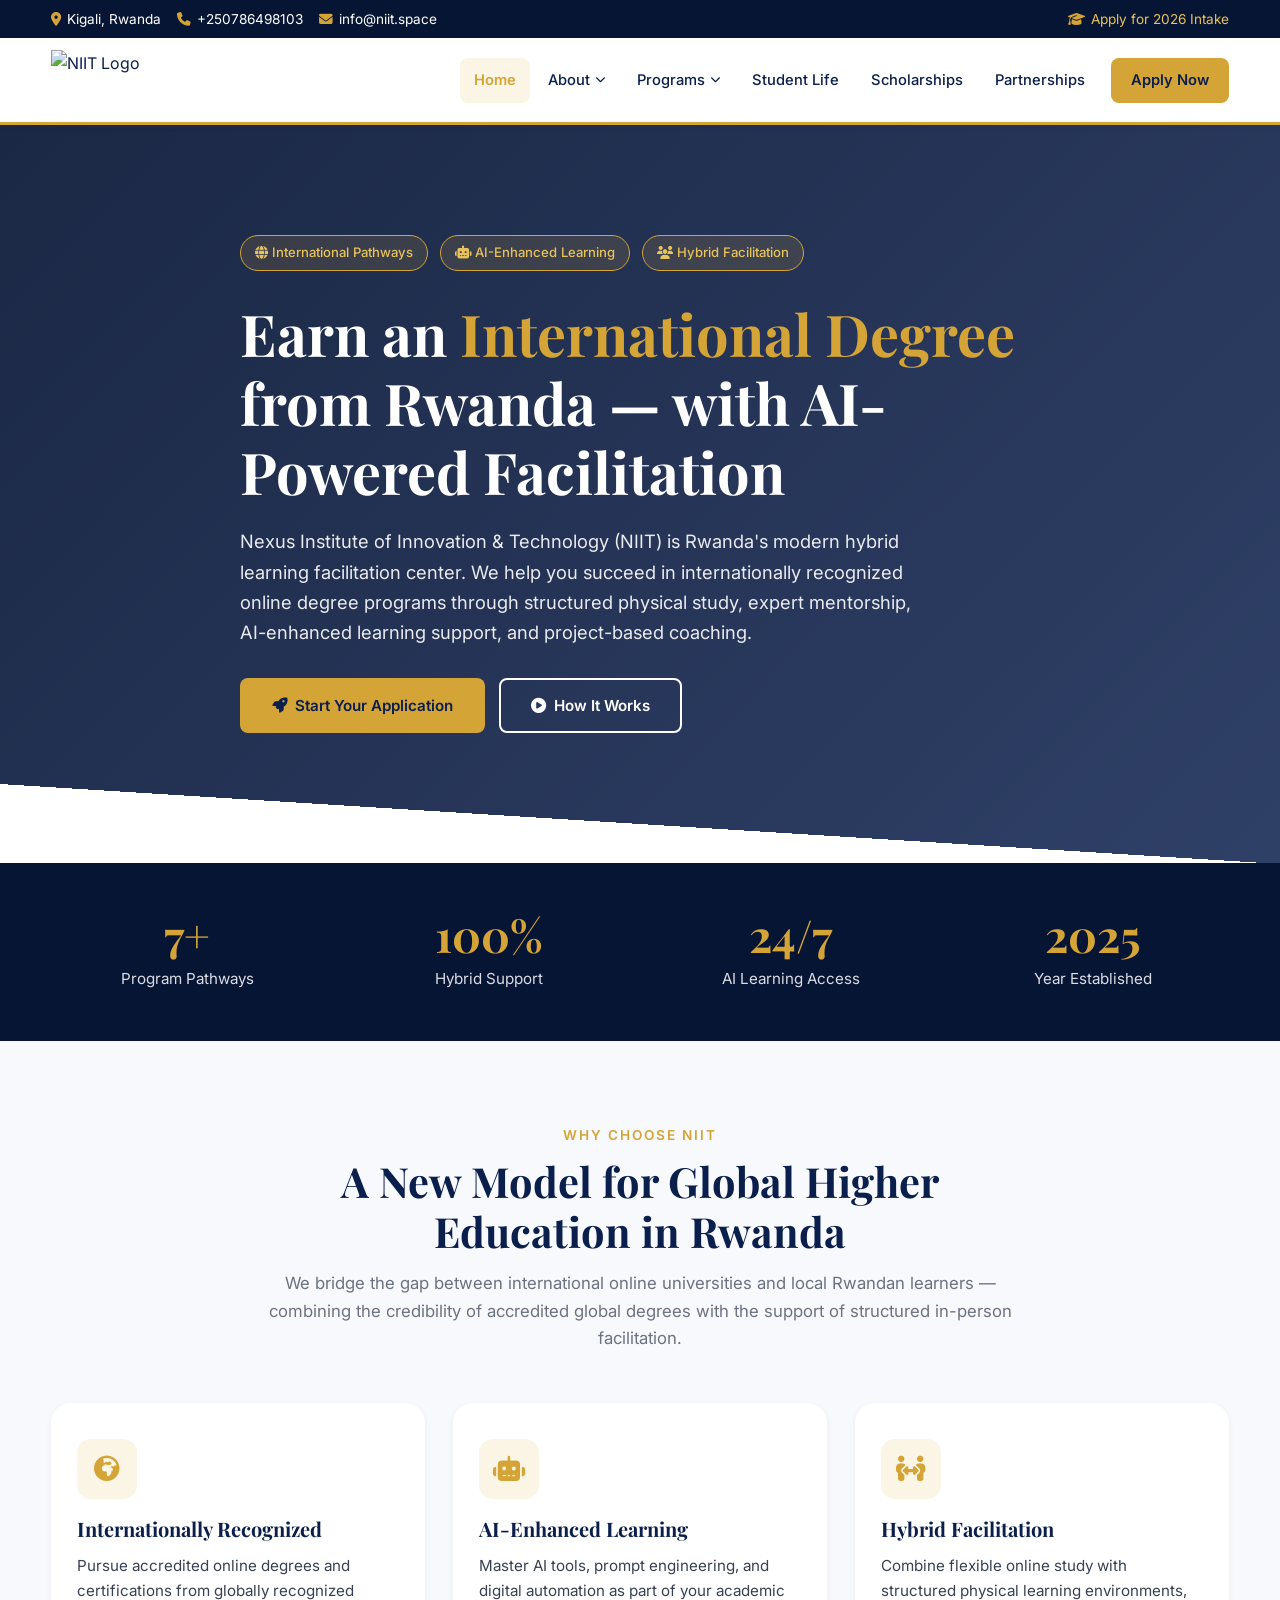
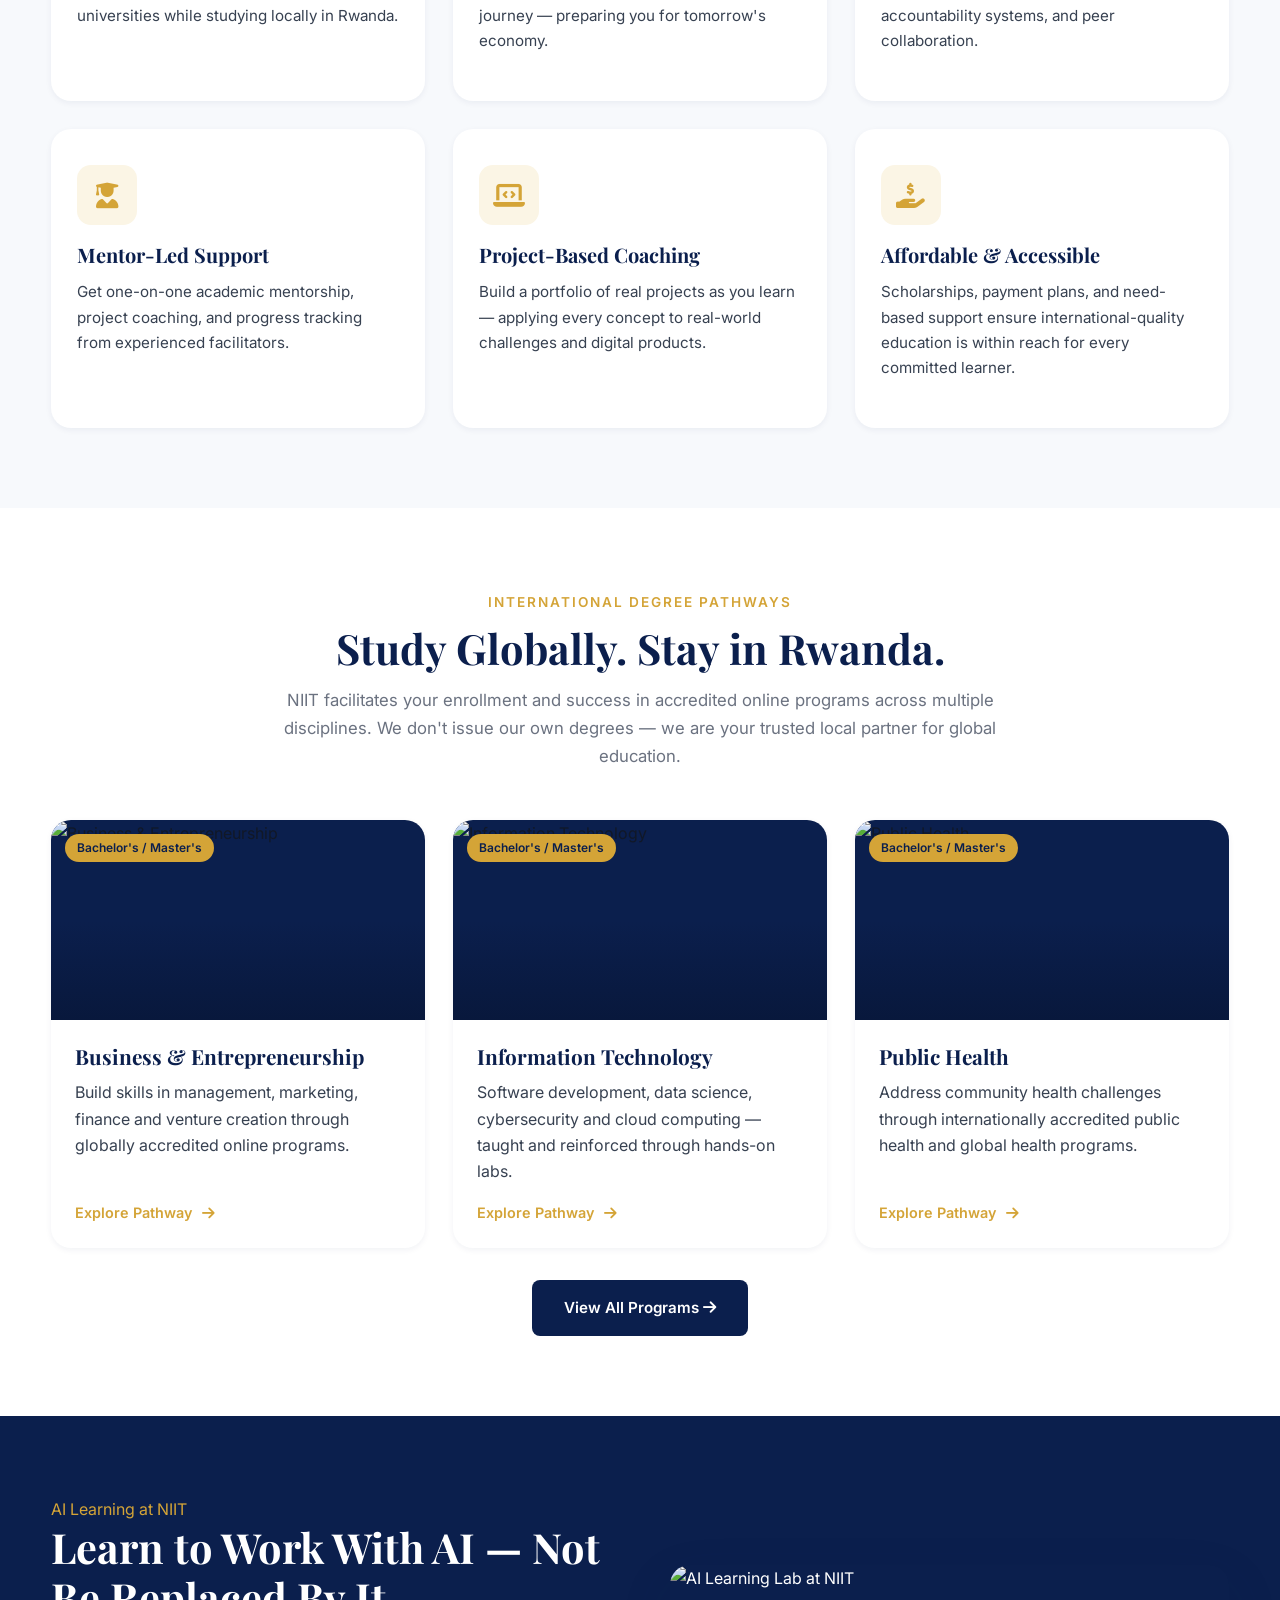
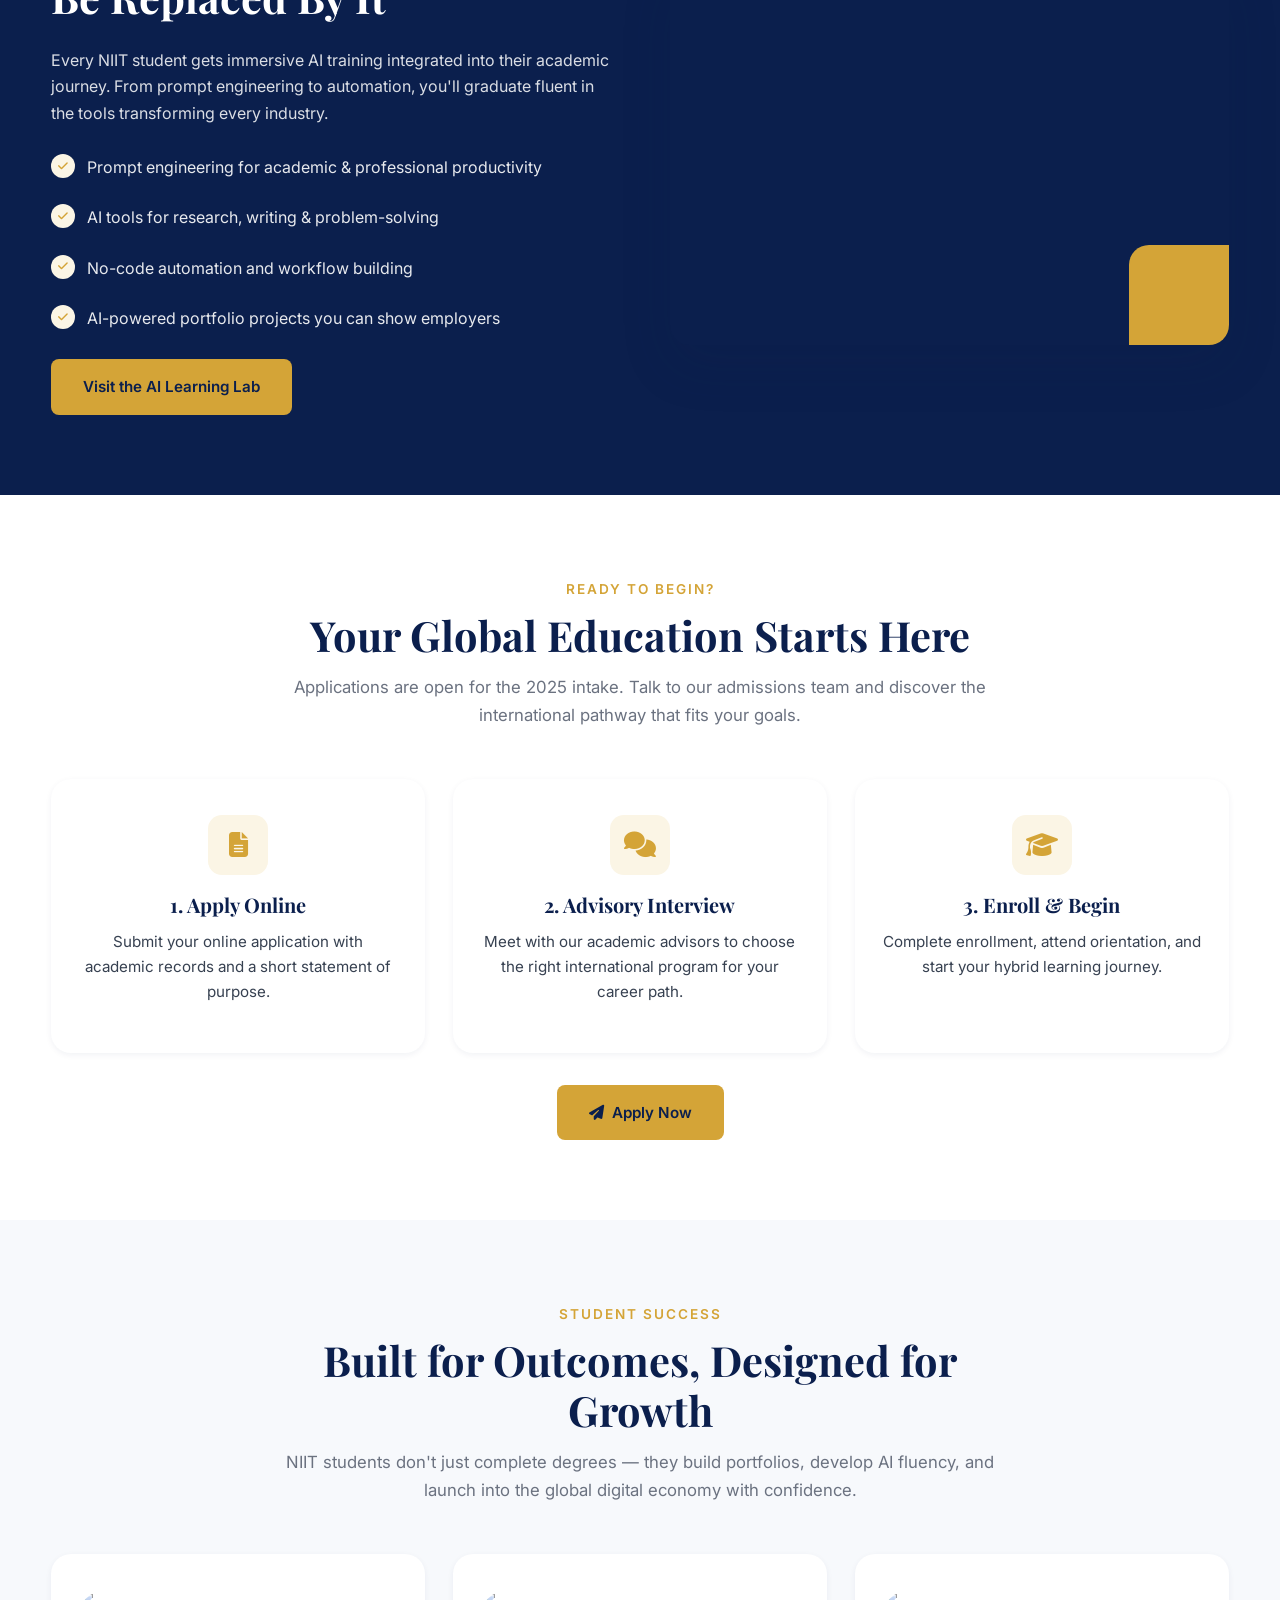
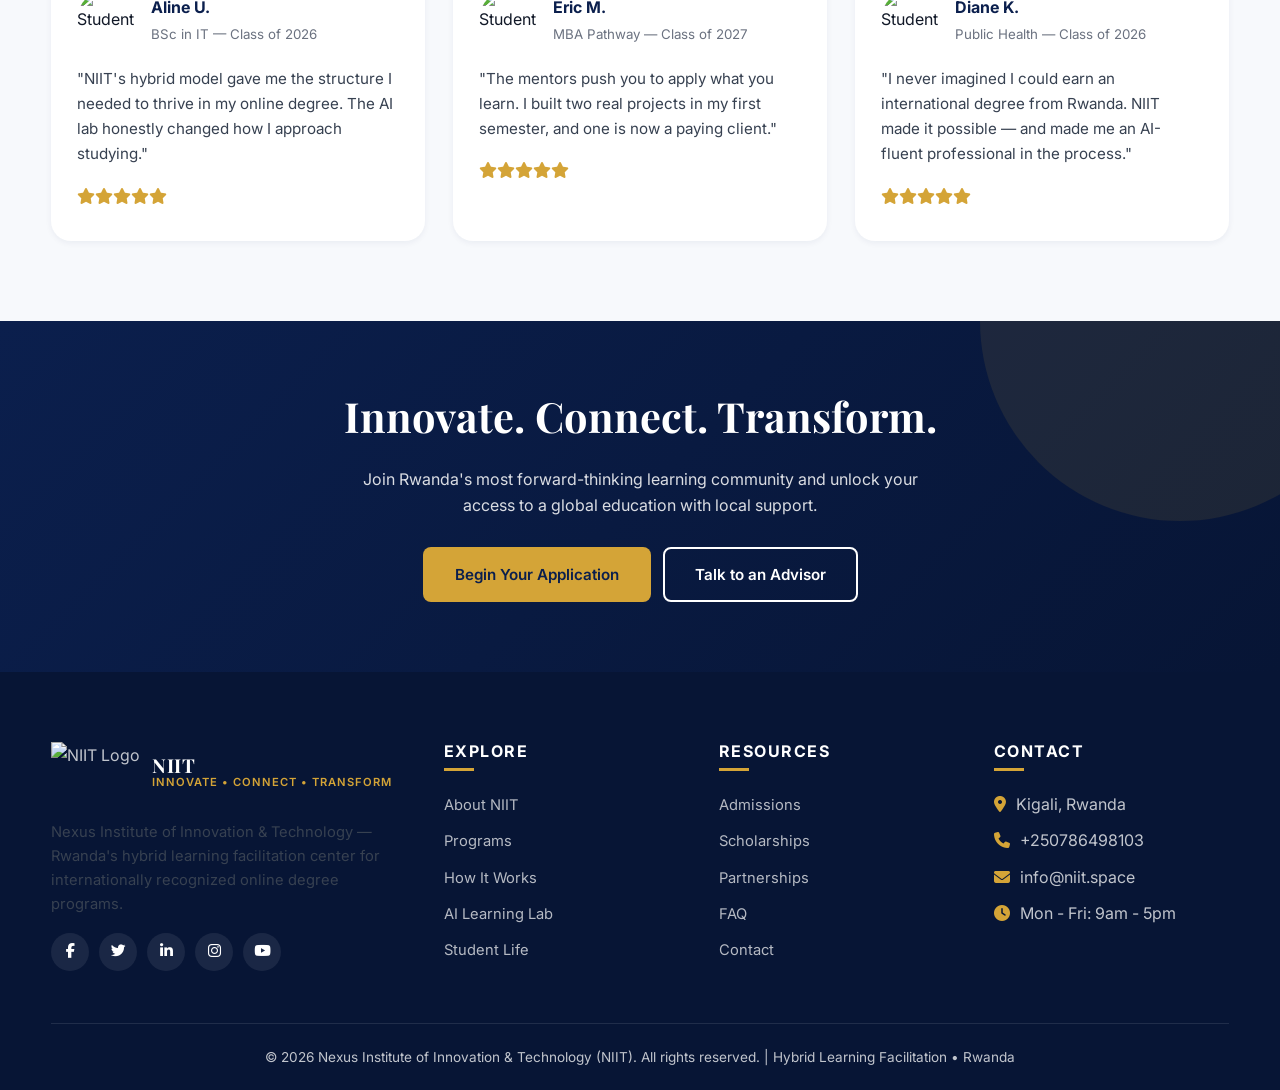
==== index.html @ 47924454 "Add files via upload" ====
<!DOCTYPE html>
<html lang="en">
<head>
  <meta charset="UTF-8">
  <meta name="viewport" content="width=device-width, initial-scale=1.0">
  <title>NIIT — Nexus Institute of Innovation & Technology | Hybrid Learning in Rwanda</title>
  <meta name="description" content="NIIT (Nexus Institute of Innovation & Technology) is a hybrid learning facilitation center in Rwanda helping students succeed in internationally recognized online degree programs through AI-enhanced support, mentorship and structured study.">

  <!-- Google Fonts -->
  <link rel="preconnect" href="https://fonts.googleapis.com">
  <link href="https://fonts.googleapis.com/css2?family=Inter:wght@300;400;500;600;700&family=Playfair+Display:wght@600;700&display=swap" rel="stylesheet">

  <!-- Font Awesome -->
  <link rel="stylesheet" href="https://cdn.jsdelivr.net/npm/@fortawesome/fontawesome-free@6.4.0/css/all.min.css">

  <!-- Main Stylesheet -->
  <link rel="stylesheet" href="css/style.css">

  <!-- Favicon (replace with your own) -->
  <!-- 👉 INSERT YOUR FAVICON IMAGE LINK HERE -->
  <link rel="icon" type="image/png" href="https://i.pinimg.com/1200x/df/d3/07/dfd3073aa08c09d921777d97a64c6c50.jpg">
</head>
<body>

  <!-- ============== TOP BAR ============== -->
  <div class="topbar">
    <div class="container">
      <div>
        <span><i class="fas fa-map-marker-alt"></i>Kigali, Rwanda</span>
        &nbsp;&nbsp;
        <span><i class="fas fa-phone"></i>+250786498103</span>
        &nbsp;&nbsp;
        <span><i class="fas fa-envelope"></i>info@niit.space</span>
      </div>
      <div>
        <a href="admissions.html"><i class="fas fa-graduation-cap"></i>Apply for 2026 Intake</a>
      </div>
    </div>
  </div>

  <!-- ============== NAVBAR ============== -->
  <nav class="navbar">
 <div class="container nav-wrap">
      <a href="index.html" class="brand">
        <img src="https://i.pinimg.com/1200x/df/d3/07/dfd3073aa08c09d921777d97a64c6c50.jpg" alt="NIIT Logo">
        
      </a>

      <button class="menu-toggle" aria-label="Toggle menu">
        <i class="fas fa-bars"></i>
      </button>

      
      
      
      <ul class="nav-menu">
        <li><a href="index.html" class="active">Home</a></li>
        <li>
          <a href="about.html">About <i class="fas fa-chevron-down" style="font-size:0.7em"></i></a>
          <ul class="dropdown-menu">
            <li><a href="about.html#overview">Institution Overview</a></li>
            <li><a href="about.html#vision">Vision & Mission</a></li>
            <li><a href="about.html#model">Institutional Model</a></li>
            <li><a href="about.html#leadership">Leadership</a></li>
            <li><a href="about.html#values">Core Values</a></li>
          </ul>
        </li>
        <li>
          <a href="programs.html">Programs <i class="fas fa-chevron-down" style="font-size:0.7em"></i></a>
          <ul class="dropdown-menu">
            <li><a href="programs.html#business">Business & Entrepreneurship</a></li>
            <li><a href="programs.html#it">Information Technology</a></li>
            <li><a href="programs.html#health">Public Health</a></li>
            <li><a href="programs.html#media">Communication & Media</a></li>
            <li><a href="programs.html#social">Social Work</a></li>
            <li><a href="programs.html#education">Education</a></li>
            <li><a href="programs.html#ai">AI & Digital Skills</a></li>
          </ul>
        </li>
        <li><a href="student-life.html">Student Life</a></li>
        <li><a href="scholarships.html">Scholarships</a></li>
        <li><a href="partnerships.html">Partnerships</a></li>
        <li><a href="admissions.html" class="nav-cta">Apply Now</a></li>
      </ul>
    </div>
  </nav>

  <!-- ============== HERO SECTION ============== -->
  <header class="hero" id="hero">
    <div class="container hero-content">
      <div class="hero-badges">
        <span class="hero-badge"><i class="fas fa-globe"></i> International Pathways</span>
        <span class="hero-badge"><i class="fas fa-robot"></i> AI-Enhanced Learning</span>
        <span class="hero-badge"><i class="fas fa-users"></i> Hybrid Facilitation</span>
      </div>
      <h1>Earn an <span>International Degree</span> from Rwanda — with AI-Powered Facilitation</h1>
      <p class="lead">
        Nexus Institute of Innovation & Technology (NIIT) is Rwanda's modern hybrid learning facilitation center.
        We help you succeed in internationally recognized online degree programs through structured physical
        study, expert mentorship, AI-enhanced learning support, and project-based coaching.
      </p>
      <div class="hero-cta">
        <a href="admissions.html" class="btn btn-primary"><i class="fas fa-rocket"></i>&nbsp; Start Your Application</a>
        <a href="how-it-works.html" class="btn btn-outline"><i class="fas fa-play-circle"></i>&nbsp; How It Works</a>
      </div>
    </div>
  </header>

  <!-- ============== STATS BAR ============== -->
  <section class="stats-bar" style="padding:50px 0;">
    <div class="container">
      <div class="stats-grid">
        <div class="stat-item">
          <div class="num" data-target="7" data-suffix="+">0</div>
          <div class="lbl">Program Pathways</div>
        </div>
        <div class="stat-item">
          <div class="num" data-target="100" data-suffix="%">0</div>
          <div class="lbl">Hybrid Support</div>
        </div>
        <div class="stat-item">
          <div class="num" data-target="24" data-suffix="/7">0</div>
          <div class="lbl">AI Learning Access</div>
        </div>
        <div class="stat-item">
          <div class="num" data-target="2025">0</div>
          <div class="lbl">Year Established</div>
        </div>
      </div>
    </div>
  </section>

  <!-- ============== WHY NIIT ============== -->
  <section id="why" class="bg-light">
    <div class="container">
      <div class="section-head">
        <span class="eyebrow">Why Choose NIIT</span>
        <h2>A New Model for Global Higher Education in Rwanda</h2>
        <p>We bridge the gap between international online universities and local Rwandan learners — combining the credibility of accredited global degrees with the support of structured in-person facilitation.</p>
      </div>

      <div class="grid grid-3">
        <div class="card">
          <div class="icon"><i class="fas fa-globe-africa"></i></div>
          <h3>Internationally Recognized</h3>
          <p>Pursue accredited online degrees and certifications from globally recognized universities while studying locally in Rwanda.</p>
        </div>
        <div class="card">
          <div class="icon"><i class="fas fa-robot"></i></div>
          <h3>AI-Enhanced Learning</h3>
          <p>Master AI tools, prompt engineering, and digital automation as part of your academic journey — preparing you for tomorrow's economy.</p>
        </div>
        <div class="card">
          <div class="icon"><i class="fas fa-people-arrows"></i></div>
          <h3>Hybrid Facilitation</h3>
          <p>Combine flexible online study with structured physical learning environments, accountability systems, and peer collaboration.</p>
        </div>
        <div class="card">
          <div class="icon"><i class="fas fa-user-graduate"></i></div>
          <h3>Mentor-Led Support</h3>
          <p>Get one-on-one academic mentorship, project coaching, and progress tracking from experienced facilitators.</p>
        </div>
        <div class="card">
          <div class="icon"><i class="fas fa-laptop-code"></i></div>
          <h3>Project-Based Coaching</h3>
          <p>Build a portfolio of real projects as you learn — applying every concept to real-world challenges and digital products.</p>
        </div>
        <div class="card">
          <div class="icon"><i class="fas fa-hand-holding-usd"></i></div>
          <h3>Affordable & Accessible</h3>
          <p>Scholarships, payment plans, and need-based support ensure international-quality education is within reach for every committed learner.</p>
        </div>
      </div>
    </div>
  </section>

  <!-- ============== INTERNATIONAL DEGREE PATHWAYS ============== -->
  <section id="pathways">
    <div class="container">
      <div class="section-head">
        <span class="eyebrow">International Degree Pathways</span>
        <h2>Study Globally. Stay in Rwanda.</h2>
        <p>NIIT facilitates your enrollment and success in accredited online programs across multiple disciplines. We don't issue our own degrees — we are your trusted local partner for global education.</p>
      </div>

      <div class="grid grid-3">
        <div class="program-card">
          <div class="img-wrap">
            <!-- 👉 INSERT IMAGE LINK HERE -->
            <img src="https://i.pinimg.com/1200x/11/cf/d1/11cfd14ada472bb2887f11bc066306c8.jpg" alt="Business & Entrepreneurship">
            <span class="pill">Bachelor's / Master's</span>
          </div>
          <div class="body">
            <h3>Business & Entrepreneurship</h3>
            <p>Build skills in management, marketing, finance and venture creation through globally accredited online programs.</p>
            <a href="programs.html#business" class="link">Explore Pathway <i class="fas fa-arrow-right"></i></a>
          </div>
        </div>

        <div class="program-card">
          <div class="img-wrap">
            <!-- 👉 INSERT IMAGE LINK HERE -->
            <img src="https://i.pinimg.com/1200x/a1/6c/96/a16c96ec179b1e245a52b63e2259afc1.jpg" alt="Information Technology">
            <span class="pill">Bachelor's / Master's</span>
          </div>
          <div class="body">
            <h3>Information Technology</h3>
            <p>Software development, data science, cybersecurity and cloud computing — taught and reinforced through hands-on labs.</p>
            <a href="programs.html#it" class="link">Explore Pathway <i class="fas fa-arrow-right"></i></a>
          </div>
        </div>

        <div class="program-card">
          <div class="img-wrap">
            <!-- 👉 INSERT IMAGE LINK HERE -->
            <img src="https://i.pinimg.com/1200x/ca/a4/3e/caa43e91ef71b63cead341fd5edd75c2.jpg" alt="Public Health">
            <span class="pill">Bachelor's / Master's</span>
          </div>
          <div class="body">
            <h3>Public Health</h3>
            <p>Address community health challenges through internationally accredited public health and global health programs.</p>
            <a href="programs.html#health" class="link">Explore Pathway <i class="fas fa-arrow-right"></i></a>
          </div>
        </div>
      </div>
      <div class="text-center mt-2">
        <a href="programs.html" class="btn btn-navy">View All Programs <i class="fas fa-arrow-right"></i></a>
      </div>
    </div>
  </section>

  <!-- ============== AI LEARNING ============== -->
  <section id="ai-learning" class="bg-navy">
    <div class="container">
      <div class="split">
        <div>
          <span class="eyebrow" style="color:var(--gold)">AI Learning at NIIT</span>
          <h2 style="color:#fff">Learn to Work With AI — Not Be Replaced By It</h2>
          <p>Every NIIT student gets immersive AI training integrated into their academic journey. From prompt engineering to automation, you'll graduate fluent in the tools transforming every industry.</p>
          <ul class="feature-list" style="color:#fff">
            <li style="color:rgba(255,255,255,0.9)">Prompt engineering for academic & professional productivity</li>
            <li style="color:rgba(255,255,255,0.9)">AI tools for research, writing & problem-solving</li>
            <li style="color:rgba(255,255,255,0.9)">No-code automation and workflow building</li>
            <li style="color:rgba(255,255,255,0.9)">AI-powered portfolio projects you can show employers</li>
          </ul>
          <a href="ai-lab.html" class="btn btn-primary mt-1">Visit the AI Learning Lab</a>
        </div>
        <div class="img-block">
          <!-- 👉 INSERT IMAGE LINK HERE -->
          <img src="https://i.pinimg.com/1200x/cb/75/3d/cb753d02439f13815edc162f5b48303c.jpg" alt="AI Learning Lab at NIIT">
        </div>
      </div>
    </div>
  </section>

  <!-- ============== ADMISSIONS CTA ============== -->
  <section id="admissions-cta">
    <div class="container">
      <div class="section-head">
        <span class="eyebrow">Ready to Begin?</span>
        <h2>Your Global Education Starts Here</h2>
        <p>Applications are open for the 2025 intake. Talk to our admissions team and discover the international pathway that fits your goals.</p>
      </div>

      <div class="grid grid-3">
        <div class="card text-center">
          <div class="icon" style="margin:0 auto 18px"><i class="fas fa-file-alt"></i></div>
          <h3>1. Apply Online</h3>
          <p>Submit your online application with academic records and a short statement of purpose.</p>
        </div>
        <div class="card text-center">
          <div class="icon" style="margin:0 auto 18px"><i class="fas fa-comments"></i></div>
          <h3>2. Advisory Interview</h3>
          <p>Meet with our academic advisors to choose the right international program for your career path.</p>
        </div>
        <div class="card text-center">
          <div class="icon" style="margin:0 auto 18px"><i class="fas fa-graduation-cap"></i></div>
          <h3>3. Enroll & Begin</h3>
          <p>Complete enrollment, attend orientation, and start your hybrid learning journey.</p>
        </div>
      </div>

      <div class="text-center mt-2">
        <a href="admissions.html" class="btn btn-primary"><i class="fas fa-paper-plane"></i>&nbsp; Apply Now</a>
      </div>
    </div>
  </section>

  <!-- ============== STUDENT SUCCESS ============== -->
  <section id="success" class="bg-light">
    <div class="container">
      <div class="section-head">
        <span class="eyebrow">Student Success</span>
        <h2>Built for Outcomes, Designed for Growth</h2>
        <p>NIIT students don't just complete degrees — they build portfolios, develop AI fluency, and launch into the global digital economy with confidence.</p>
      </div>

      <div class="grid grid-3">
        <div class="card">
          <div style="display:flex;gap:14px;align-items:center;margin-bottom:16px">
            <!-- 👉 INSERT STUDENT PHOTO LINK HERE -->
            <img src="images/student-1.jpg" alt="Student" style="width:60px;height:60px;border-radius:50%;object-fit:cover">
            <div>
              <strong style="color:var(--navy)">Aline U.</strong><br>
              <small style="color:var(--gray-500)">BSc in IT — Class of 2026</small>
            </div>
          </div>
          <p>"NIIT's hybrid model gave me the structure I needed to thrive in my online degree. The AI lab honestly changed how I approach studying."</p>
          <div style="color:var(--gold)"><i class="fas fa-star"></i><i class="fas fa-star"></i><i class="fas fa-star"></i><i class="fas fa-star"></i><i class="fas fa-star"></i></div>
        </div>
        <div class="card">
          <div style="display:flex;gap:14px;align-items:center;margin-bottom:16px">
            <!-- 👉 INSERT STUDENT PHOTO LINK HERE -->
            <img src="images/student-2.jpg" alt="Student" style="width:60px;height:60px;border-radius:50%;object-fit:cover">
            <div>
              <strong style="color:var(--navy)">Eric M.</strong><br>
              <small style="color:var(--gray-500)">MBA Pathway — Class of 2027</small>
            </div>
          </div>
          <p>"The mentors push you to apply what you learn. I built two real projects in my first semester, and one is now a paying client."</p>
          <div style="color:var(--gold)"><i class="fas fa-star"></i><i class="fas fa-star"></i><i class="fas fa-star"></i><i class="fas fa-star"></i><i class="fas fa-star"></i></div>
        </div>
        <div class="card">
          <div style="display:flex;gap:14px;align-items:center;margin-bottom:16px">
            <!-- 👉 INSERT STUDENT PHOTO LINK HERE -->
            <img src="images/student-3.jpg" alt="Student" style="width:60px;height:60px;border-radius:50%;object-fit:cover">
            <div>
              <strong style="color:var(--navy)">Diane K.</strong><br>
              <small style="color:var(--gray-500)">Public Health — Class of 2026</small>
            </div>
          </div>
          <p>"I never imagined I could earn an international degree from Rwanda. NIIT made it possible — and made me an AI-fluent professional in the process."</p>
          <div style="color:var(--gold)"><i class="fas fa-star"></i><i class="fas fa-star"></i><i class="fas fa-star"></i><i class="fas fa-star"></i><i class="fas fa-star"></i></div>
        </div>
      </div>
    </div>
  </section>

  <!-- ============== CTA BANNER ============== -->
  <section class="cta-banner">
    <div class="container">
      <h2>Innovate. Connect. Transform.</h2>
      <p>Join Rwanda's most forward-thinking learning community and unlock your access to a global education with local support.</p>
      <a href="admissions.html" class="btn btn-primary">Begin Your Application</a>
      &nbsp;
      <a href="contact.html" class="btn btn-outline">Talk to an Advisor</a>
    </div>
  </section>

  <!-- ============== FOOTER ============== -->
  <footer>
    <div class="container">
      <div class="footer-grid">
        <div>
          <div class="brand">
            <!--  INSERT YOUR LOGO IMAGE PATH HERE -->
            <img src="https://i.pinimg.com/1200x/df/d3/07/dfd3073aa08c09d921777d97a64c6c50.jpg" alt="NIIT Logo" style="height:60px;">
            <div class="brand-text">
              <span class="name">NIIT</span>
              <span class="tag" style="color:var(--gold)">Innovate • Connect • Transform</span>
            </div>
          </div>
          <p style="margin-top:18px;font-size:0.92rem">Nexus Institute of Innovation & Technology — Rwanda's hybrid learning facilitation center for internationally recognized online degree programs.</p>
          <div class="socials">
            <a href="#" aria-label="Facebook"><i class="fab fa-facebook-f"></i></a>
            <a href="#" aria-label="Twitter"><i class="fab fa-twitter"></i></a>
            <a href="#" aria-label="LinkedIn"><i class="fab fa-linkedin-in"></i></a>
            <a href="#" aria-label="Instagram"><i class="fab fa-instagram"></i></a>
            <a href="#" aria-label="YouTube"><i class="fab fa-youtube"></i></a>
          </div>
        </div>

        <div>
          <h4>Explore</h4>
          <ul>
            <li><a href="about.html">About NIIT</a></li>
            <li><a href="programs.html">Programs</a></li>
            <li><a href="how-it-works.html">How It Works</a></li>
            <li><a href="ai-lab.html">AI Learning Lab</a></li>
            <li><a href="student-life.html">Student Life</a></li>
          </ul>
        </div>

        <div>
          <h4>Resources</h4>
          <ul>
            <li><a href="admissions.html">Admissions</a></li>
            <li><a href="scholarships.html">Scholarships</a></li>
            <li><a href="partnerships.html">Partnerships</a></li>
            <li><a href="faq.html">FAQ</a></li>
            <li><a href="contact.html">Contact</a></li>
          </ul>
        </div>

        <div>
          <h4>Contact</h4>
          <ul>
            <li><i class="fas fa-map-marker-alt" style="color:var(--gold);margin-right:6px"></i> Kigali, Rwanda</li>
            <li><i class="fas fa-phone" style="color:var(--gold);margin-right:6px"></i> +250786498103</li>
            <li><i class="fas fa-envelope" style="color:var(--gold);margin-right:6px"></i> info@niit.space</li>
            <li><i class="fas fa-clock" style="color:var(--gold);margin-right:6px"></i> Mon - Fri: 9am - 5pm</li>
          </ul>
        </div>
      </div>

      <div class="footer-bottom">
        © <span id="year"></span> Nexus Institute of Innovation & Technology (NIIT). All rights reserved. |
        Hybrid Learning Facilitation • Rwanda
      </div>
    </div>
  </footer>

  <script>document.getElementById('year').textContent = new Date().getFullYear();</script>
  <script src="js/main.js"></script>
</body>
</html>
---- css/style.css ----
/* ============================================
   NIIT - Nexus Institute of Innovation & Technology
   Master Stylesheet
   Theme: Navy (#0B1F4D) + Gold (#D4A437)
============================================ */

:root {
  --navy: #0B1F4D;
  --navy-deep: #071535;
  --navy-light: #1a2f63;
  --gold: #D4A437;
  --gold-light: #E8C25A;
  --gold-soft: #FBF5E5;
  --white: #ffffff;
  --off-white: #f7f9fc;
  --gray-100: #f1f3f8;
  --gray-300: #d4d8e0;
  --gray-500: #6b7280;
  --gray-700: #374151;
  --gray-900: #111827;
  --shadow-sm: 0 2px 6px rgba(11, 31, 77, 0.06);
  --shadow-md: 0 8px 24px rgba(11, 31, 77, 0.10);
  --shadow-lg: 0 20px 50px rgba(11, 31, 77, 0.15);
  --radius: 12px;
  --radius-lg: 20px;
  --transition: all 0.3s ease;
  --font-display: 'Playfair Display', 'Times New Roman', serif;
  --font-body: 'Inter', 'Segoe UI', system-ui, sans-serif;
}

* { margin: 0; padding: 0; box-sizing: border-box; }

html { scroll-behavior: smooth; }

body {
  font-family: var(--font-body);
  color: var(--gray-900);
  background-color: var(--white);
  line-height: 1.65;
  -webkit-font-smoothing: antialiased;
  overflow-x: hidden;
}

img { max-width: 100%; height: auto; display: block; }

a { color: var(--navy); text-decoration: none; transition: var(--transition); }
a:hover { color: var(--gold); }

h1, h2, h3, h4, h5, h6 {
  font-family: var(--font-display);
  color: var(--navy);
  line-height: 1.2;
  font-weight: 700;
  margin-bottom: 0.6em;
}

h1 { font-size: clamp(2.2rem, 5vw, 3.6rem); }
h2 { font-size: clamp(1.8rem, 3.5vw, 2.6rem); }
h3 { font-size: clamp(1.3rem, 2.5vw, 1.6rem); }
h4 { font-size: 1.2rem; }

p { margin-bottom: 1rem; color: var(--gray-700); }

.container {
  width: 92%;
  max-width: 1200px;
  margin: 0 auto;
}

/* ============================================
   TOP BAR
============================================ */
.topbar {
  background: var(--navy-deep);
  color: var(--white);
  font-size: 0.85rem;
  padding: 8px 0;
}
.topbar .container {
  display: flex;
  justify-content: space-between;
  flex-wrap: wrap;
  gap: 10px;
}
.topbar a { color: var(--gold-light); }
.topbar a:hover { color: var(--white); }
.topbar i { margin-right: 6px; color: var(--gold); }

/* ============================================
   NAVBAR
============================================ */
.navbar {
  background: var(--white);
  box-shadow: var(--shadow-sm);
  position: sticky;
  top: 0;
  z-index: 1000;
  border-bottom: 3px solid var(--gold);
}

.nav-wrap {
  display: flex;
  align-items: center;
  justify-content: space-between;
  padding: 12px 0;
}

.brand {
  display: flex;
  align-items: center;
  gap: 12px;
}
.brand img {
  height: 60px;
  width: auto;
}
.brand-text {
  display: flex;
  flex-direction: column;
  line-height: 1.1;
}
.brand-text .name {
  font-family: var(--font-display);
  font-weight: 700;
  color: var(--navy);
  font-size: 1.2rem;
  letter-spacing: 0.5px;
}
.brand-text .tag {
  font-size: 0.7rem;
  color: var(--gold);
  letter-spacing: 1px;
  text-transform: uppercase;
  font-weight: 600;
}

.nav-menu {
  display: flex;
  list-style: none;
  gap: 4px;
  align-items: center;
}
.nav-menu > li { position: relative; }
.nav-menu > li > a {
  padding: 10px 14px;
  font-size: 0.92rem;
  font-weight: 500;
  color: var(--navy);
  border-radius: 8px;
  display: flex;
  align-items: center;
  gap: 5px;
}
.nav-menu > li > a:hover,
.nav-menu > li > a.active {
  background: var(--gold-soft);
  color: var(--navy);
}
.nav-menu > li > a.active {
  color: var(--gold);
  font-weight: 600;
}

/* Dropdown */
.dropdown-menu {
  position: absolute;
  top: 100%;
  left: 0;
  background: var(--white);
  min-width: 260px;
  list-style: none;
  padding: 10px;
  border-radius: 12px;
  box-shadow: var(--shadow-lg);
  border-top: 3px solid var(--gold);
  opacity: 0;
  visibility: hidden;
  transform: translateY(10px);
  transition: var(--transition);
}
.nav-menu > li:hover > .dropdown-menu,
.nav-menu > li:focus-within > .dropdown-menu {
  opacity: 1;
  visibility: visible;
  transform: translateY(0);
}
.dropdown-menu li a {
  padding: 10px 14px;
  font-size: 0.9rem;
  display: block;
  border-radius: 8px;
  color: var(--gray-700);
}
.dropdown-menu li a:hover {
  background: var(--gold-soft);
  color: var(--navy);
  padding-left: 18px;
}

.nav-cta {
  background: var(--gold);
  color: var(--navy) !important;
  font-weight: 600 !important;
  padding: 10px 20px !important;
  border-radius: 8px !important;
  margin-left: 8px;
}
.nav-cta:hover { background: var(--gold-light); }

.menu-toggle {
  display: none;
  background: none;
  border: none;
  font-size: 1.6rem;
  color: var(--navy);
  cursor: pointer;
}

/* ============================================
   BUTTONS
============================================ */
.btn {
  display: inline-block;
  padding: 13px 30px;
  border-radius: 8px;
  font-weight: 600;
  font-size: 0.95rem;
  border: 2px solid transparent;
  cursor: pointer;
  transition: var(--transition);
  text-align: center;
}
.btn-primary {
  background: var(--gold);
  color: var(--navy);
}
.btn-primary:hover {
  background: var(--navy);
  color: var(--gold);
  transform: translateY(-2px);
  box-shadow: var(--shadow-md);
}
.btn-outline {
  background: transparent;
  color: var(--white);
  border-color: var(--white);
}
.btn-outline:hover {
  background: var(--white);
  color: var(--navy);
}
.btn-navy {
  background: var(--navy);
  color: var(--white);
}
.btn-navy:hover {
  background: var(--gold);
  color: var(--navy);
}

/* ============================================
   HERO
============================================ */
.hero {
  position: relative;
  background: linear-gradient(135deg, rgba(7,21,53,0.92), rgba(11,31,77,0.85)),
              url('../images/hero-bg.jpg') center/cover no-repeat;
  /* INSERT YOUR HERO BACKGROUND IMAGE PATH ABOVE */
  color: var(--white);
  padding: 110px 0 130px;
  overflow: hidden;
}
.hero::after {
  content: '';
  position: absolute;
  bottom: -1px; left: 0; right: 0;
  height: 80px;
  background: linear-gradient(to top right, var(--white) 50%, transparent 50%);
}
.hero-content { max-width: 800px; position: relative; z-index: 2; }
.hero h1 { color: var(--white); margin-bottom: 20px; }
.hero h1 span { color: var(--gold); }
.hero .lead {
  font-size: 1.15rem;
  color: rgba(255,255,255,0.9);
  margin-bottom: 30px;
  max-width: 700px;
}
.hero-badges {
  display: flex; gap: 12px; flex-wrap: wrap;
  margin-bottom: 28px;
}
.hero-badge {
  background: rgba(212,164,55,0.15);
  border: 1px solid var(--gold);
  color: var(--gold-light);
  padding: 6px 14px;
  border-radius: 50px;
  font-size: 0.82rem;
  font-weight: 500;
}
.hero-cta { display: flex; gap: 14px; flex-wrap: wrap; }

/* Sub-hero / Page banner */
.page-banner {
  background: linear-gradient(135deg, var(--navy-deep), var(--navy));
  color: var(--white);
  padding: 70px 0 60px;
  text-align: center;
  position: relative;
}
.page-banner::before {
  content: '';
  position: absolute; inset: 0;
  background: url('../images/pattern.svg') center/cover;
  opacity: 0.08;
}
.page-banner h1 { color: var(--white); margin-bottom: 10px; }
.page-banner .breadcrumb {
  color: var(--gold-light);
  font-size: 0.9rem;
}
.page-banner .breadcrumb a { color: var(--white); }

/* ============================================
   SECTIONS
============================================ */
section { padding: 80px 0; }

.section-head {
  text-align: center;
  max-width: 750px;
  margin: 0 auto 50px;
}
.section-head .eyebrow {
  color: var(--gold);
  font-weight: 600;
  font-size: 0.85rem;
  text-transform: uppercase;
  letter-spacing: 2px;
  margin-bottom: 10px;
  display: inline-block;
}
.section-head h2 { margin-bottom: 14px; }
.section-head p { color: var(--gray-500); font-size: 1.05rem; }

.bg-light { background: var(--off-white); }
.bg-navy { background: var(--navy); color: var(--white); }
.bg-navy h1, .bg-navy h2, .bg-navy h3 { color: var(--white); }
.bg-navy p { color: rgba(255,255,255,0.85); }

/* ============================================
   CARDS / GRIDS
============================================ */
.grid {
  display: grid;
  gap: 28px;
}
.grid-2 { grid-template-columns: repeat(auto-fit, minmax(300px, 1fr)); }
.grid-3 { grid-template-columns: repeat(auto-fit, minmax(280px, 1fr)); }
.grid-4 { grid-template-columns: repeat(auto-fit, minmax(220px, 1fr)); }

.card {
  background: var(--white);
  border-radius: var(--radius-lg);
  padding: 32px 26px;
  box-shadow: var(--shadow-sm);
  transition: var(--transition);
  border-top: 4px solid transparent;
}
.card:hover {
  transform: translateY(-6px);
  box-shadow: var(--shadow-lg);
  border-top-color: var(--gold);
}
.card .icon {
  width: 60px; height: 60px;
  background: var(--gold-soft);
  color: var(--gold);
  border-radius: 14px;
  display: flex;
  align-items: center;
  justify-content: center;
  font-size: 1.6rem;
  margin-bottom: 18px;
}
.card h3 { font-size: 1.25rem; }
.card p { font-size: 0.95rem; }

/* Program card with image */
.program-card {
  background: var(--white);
  border-radius: var(--radius-lg);
  overflow: hidden;
  box-shadow: var(--shadow-sm);
  transition: var(--transition);
  display: flex;
  flex-direction: column;
}
.program-card:hover {
  transform: translateY(-6px);
  box-shadow: var(--shadow-lg);
}
.program-card .img-wrap {
  height: 200px;
  background: var(--navy);
  position: relative;
  overflow: hidden;
}
.program-card .img-wrap img {
  width: 100%; height: 100%; object-fit: cover;
  transition: transform 0.5s ease;
}
.program-card:hover .img-wrap img { transform: scale(1.08); }
.program-card .img-wrap::after {
  content: '';
  position: absolute; inset: 0;
  background: linear-gradient(to bottom, transparent 50%, rgba(7,21,53,0.7));
}
.program-card .pill {
  position: absolute;
  top: 14px; left: 14px;
  background: var(--gold);
  color: var(--navy);
  padding: 4px 12px;
  border-radius: 50px;
  font-size: 0.75rem;
  font-weight: 600;
  z-index: 2;
}
.program-card .body { padding: 24px; flex: 1; display: flex; flex-direction: column; }
.program-card h3 { font-size: 1.3rem; margin-bottom: 10px; }
.program-card .body .link {
  margin-top: auto;
  color: var(--gold);
  font-weight: 600;
  font-size: 0.9rem;
}
.program-card .body .link i { margin-left: 6px; transition: var(--transition); }
.program-card:hover .body .link i { transform: translateX(5px); }

/* ============================================
   FEATURE LIST (with icons)
============================================ */
.feature-list { list-style: none; }
.feature-list li {
  padding: 12px 0 12px 36px;
  position: relative;
  color: var(--gray-700);
}
.feature-list li::before {
  content: '\f00c';
  font-family: 'Font Awesome 6 Free';
  font-weight: 900;
  position: absolute;
  left: 0; top: 12px;
  color: var(--gold);
  background: var(--gold-soft);
  width: 24px; height: 24px;
  border-radius: 50%;
  display: flex;
  align-items: center;
  justify-content: center;
  font-size: 0.7rem;
}

/* ============================================
   SPLIT (image + text)
============================================ */
.split {
  display: grid;
  grid-template-columns: 1fr 1fr;
  gap: 60px;
  align-items: center;
}
.split.reverse > div:first-child { order: 2; }
.split .img-block {
  border-radius: var(--radius-lg);
  overflow: hidden;
  box-shadow: var(--shadow-lg);
  position: relative;
}
.split .img-block img {
  width: 100%; height: 100%; object-fit: cover;
  min-height: 380px;
}
.split .img-block::after {
  content: '';
  position: absolute;
  bottom: -20px; right: -20px;
  width: 120px; height: 120px;
  background: var(--gold);
  border-radius: var(--radius-lg);
  z-index: -1;
}

/* ============================================
   STATS
============================================ */
.stats-bar {
  background: var(--navy-deep);
  color: var(--white);
  padding: 60px 0;
}
.stats-grid {
  display: grid;
  grid-template-columns: repeat(auto-fit, minmax(180px, 1fr));
  gap: 30px;
  text-align: center;
}
.stat-item .num {
  font-family: var(--font-display);
  font-size: 2.8rem;
  color: var(--gold);
  font-weight: 700;
  line-height: 1;
}
.stat-item .lbl {
  color: rgba(255,255,255,0.85);
  margin-top: 8px;
  font-size: 0.95rem;
}

/* ============================================
   ACCORDION (FAQ)
============================================ */
.accordion-item {
  background: var(--white);
  border-radius: 12px;
  margin-bottom: 14px;
  box-shadow: var(--shadow-sm);
  overflow: hidden;
}
.accordion-header {
  padding: 20px 24px;
  font-weight: 600;
  color: var(--navy);
  cursor: pointer;
  display: flex;
  justify-content: space-between;
  align-items: center;
  transition: var(--transition);
  font-size: 1.02rem;
}
.accordion-header:hover { background: var(--gold-soft); }
.accordion-header i { color: var(--gold); transition: var(--transition); }
.accordion-item.active .accordion-header i { transform: rotate(180deg); }
.accordion-body {
  padding: 0 24px;
  max-height: 0;
  overflow: hidden;
  transition: all 0.4s ease;
}
.accordion-item.active .accordion-body {
  padding: 0 24px 22px;
  max-height: 500px;
}

/* ============================================
   FORM
============================================ */
.form-card {
  background: var(--white);
  border-radius: var(--radius-lg);
  padding: 40px;
  box-shadow: var(--shadow-md);
}
.form-group { margin-bottom: 18px; }
.form-group label {
  display: block;
  font-weight: 600;
  margin-bottom: 6px;
  color: var(--navy);
  font-size: 0.92rem;
}
.form-group input,
.form-group select,
.form-group textarea {
  width: 100%;
  padding: 12px 16px;
  border: 1.5px solid var(--gray-300);
  border-radius: 8px;
  font-family: inherit;
  font-size: 0.95rem;
  transition: var(--transition);
  background: var(--white);
}
.form-group input:focus,
.form-group select:focus,
.form-group textarea:focus {
  outline: none;
  border-color: var(--gold);
  box-shadow: 0 0 0 3px rgba(212,164,55,0.15);
}
.form-row {
  display: grid;
  grid-template-columns: 1fr 1fr;
  gap: 18px;
}

/* ============================================
   CTA BANNER
============================================ */
.cta-banner {
  background: linear-gradient(135deg, var(--navy), var(--navy-deep));
  color: var(--white);
  padding: 70px 0;
  text-align: center;
  position: relative;
  overflow: hidden;
}
.cta-banner::before {
  content: '';
  position: absolute;
  width: 400px; height: 400px;
  background: var(--gold);
  border-radius: 50%;
  opacity: 0.1;
  top: -200px; right: -100px;
}
.cta-banner h2 { color: var(--white); }
.cta-banner p { color: rgba(255,255,255,0.85); max-width: 600px; margin: 0 auto 28px; }

/* ============================================
   FOOTER
============================================ */
footer {
  background: var(--navy-deep);
  color: rgba(255,255,255,0.75);
  padding: 70px 0 0;
}
.footer-grid {
  display: grid;
  grid-template-columns: 1.5fr 1fr 1fr 1fr;
  gap: 40px;
  margin-bottom: 50px;
}
footer h4 {
  color: var(--white);
  font-family: var(--font-body);
  font-size: 1rem;
  text-transform: uppercase;
  letter-spacing: 1.5px;
  margin-bottom: 20px;
  position: relative;
  padding-bottom: 10px;
}
footer h4::after {
  content: '';
  position: absolute;
  left: 0; bottom: 0;
  width: 30px; height: 3px;
  background: var(--gold);
}
footer ul { list-style: none; }
footer ul li { margin-bottom: 10px; }
footer a { color: rgba(255,255,255,0.7); font-size: 0.92rem; }
footer a:hover { color: var(--gold); padding-left: 5px; }
footer .brand-text .name { color: var(--white); }

.socials { display: flex; gap: 10px; margin-top: 16px; }
.socials a {
  width: 38px; height: 38px;
  background: rgba(255,255,255,0.08);
  border-radius: 50%;
  display: flex;
  align-items: center;
  justify-content: center;
  color: var(--white);
}
.socials a:hover { background: var(--gold); color: var(--navy); padding-left: 0; }

.footer-bottom {
  border-top: 1px solid rgba(255,255,255,0.1);
  padding: 22px 0;
  text-align: center;
  font-size: 0.85rem;
}

/* ============================================
   RESPONSIVE
============================================ */
@media (max-width: 992px) {
  .split { grid-template-columns: 1fr; }
  .split.reverse > div:first-child { order: 0; }
  .footer-grid { grid-template-columns: 1fr 1fr; }
}

@media (max-width: 768px) {
  .menu-toggle { display: block; }
  .nav-menu {
    position: fixed;
    top: 0; right: -100%;
    width: 85%;
    max-width: 340px;
    height: 100vh;
    background: var(--white);
    flex-direction: column;
    align-items: stretch;
    padding: 80px 20px 30px;
    gap: 0;
    transition: right 0.3s ease;
    overflow-y: auto;
    box-shadow: var(--shadow-lg);
  }
  .nav-menu.open { right: 0; }
  .nav-menu > li > a { padding: 14px 12px; border-radius: 6px; }
  .dropdown-menu {
    position: static;
    opacity: 1;
    visibility: visible;
    transform: none;
    box-shadow: none;
    border-top: none;
    background: var(--off-white);
    margin: 4px 0 6px;
    padding: 6px;
  }
  .form-row { grid-template-columns: 1fr; }
  .footer-grid { grid-template-columns: 1fr; }
  .hero { padding: 70px 0 100px; }
  section { padding: 60px 0; }
  .topbar { display: none; }
}

/* Helpers */
.text-center { text-align: center; }
.mt-1 { margin-top: 1rem; }
.mt-2 { margin-top: 2rem; }
.mb-1 { margin-bottom: 1rem; }
.mb-2 { margin-bottom: 2rem; }
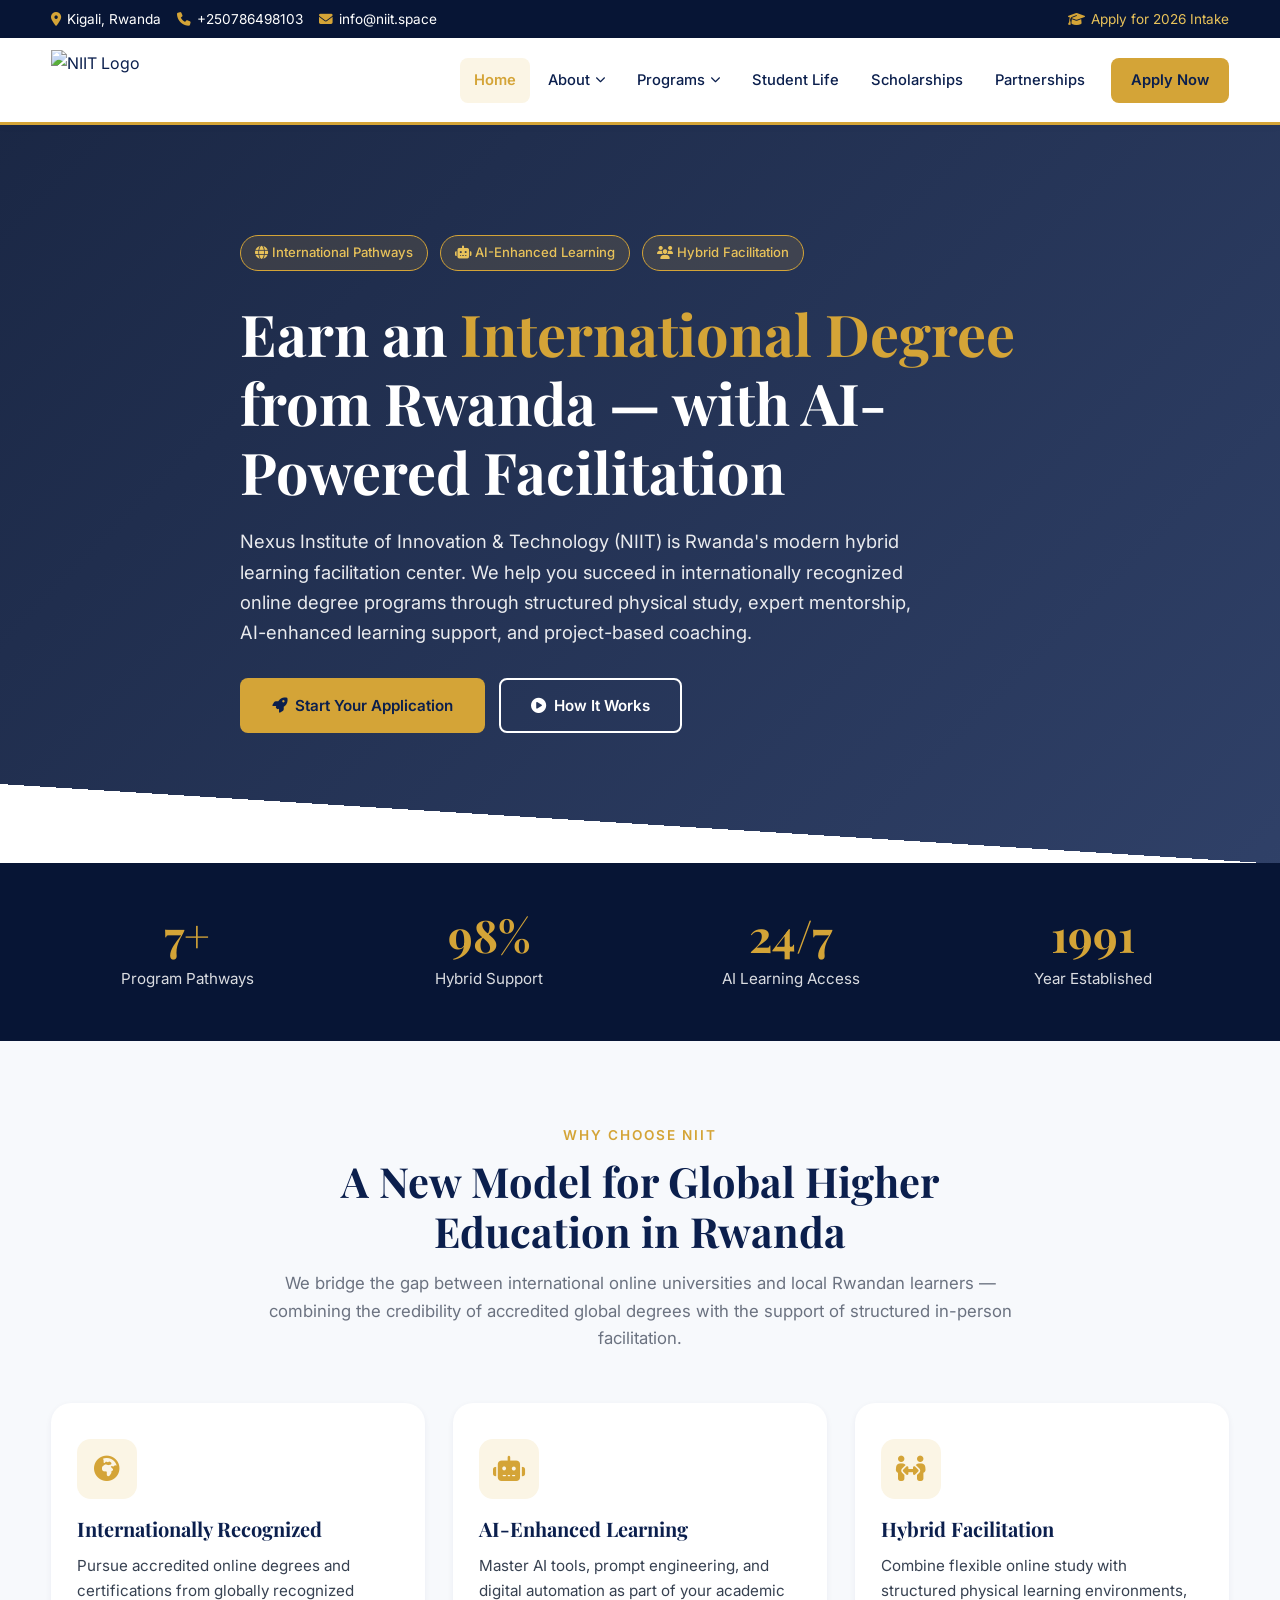
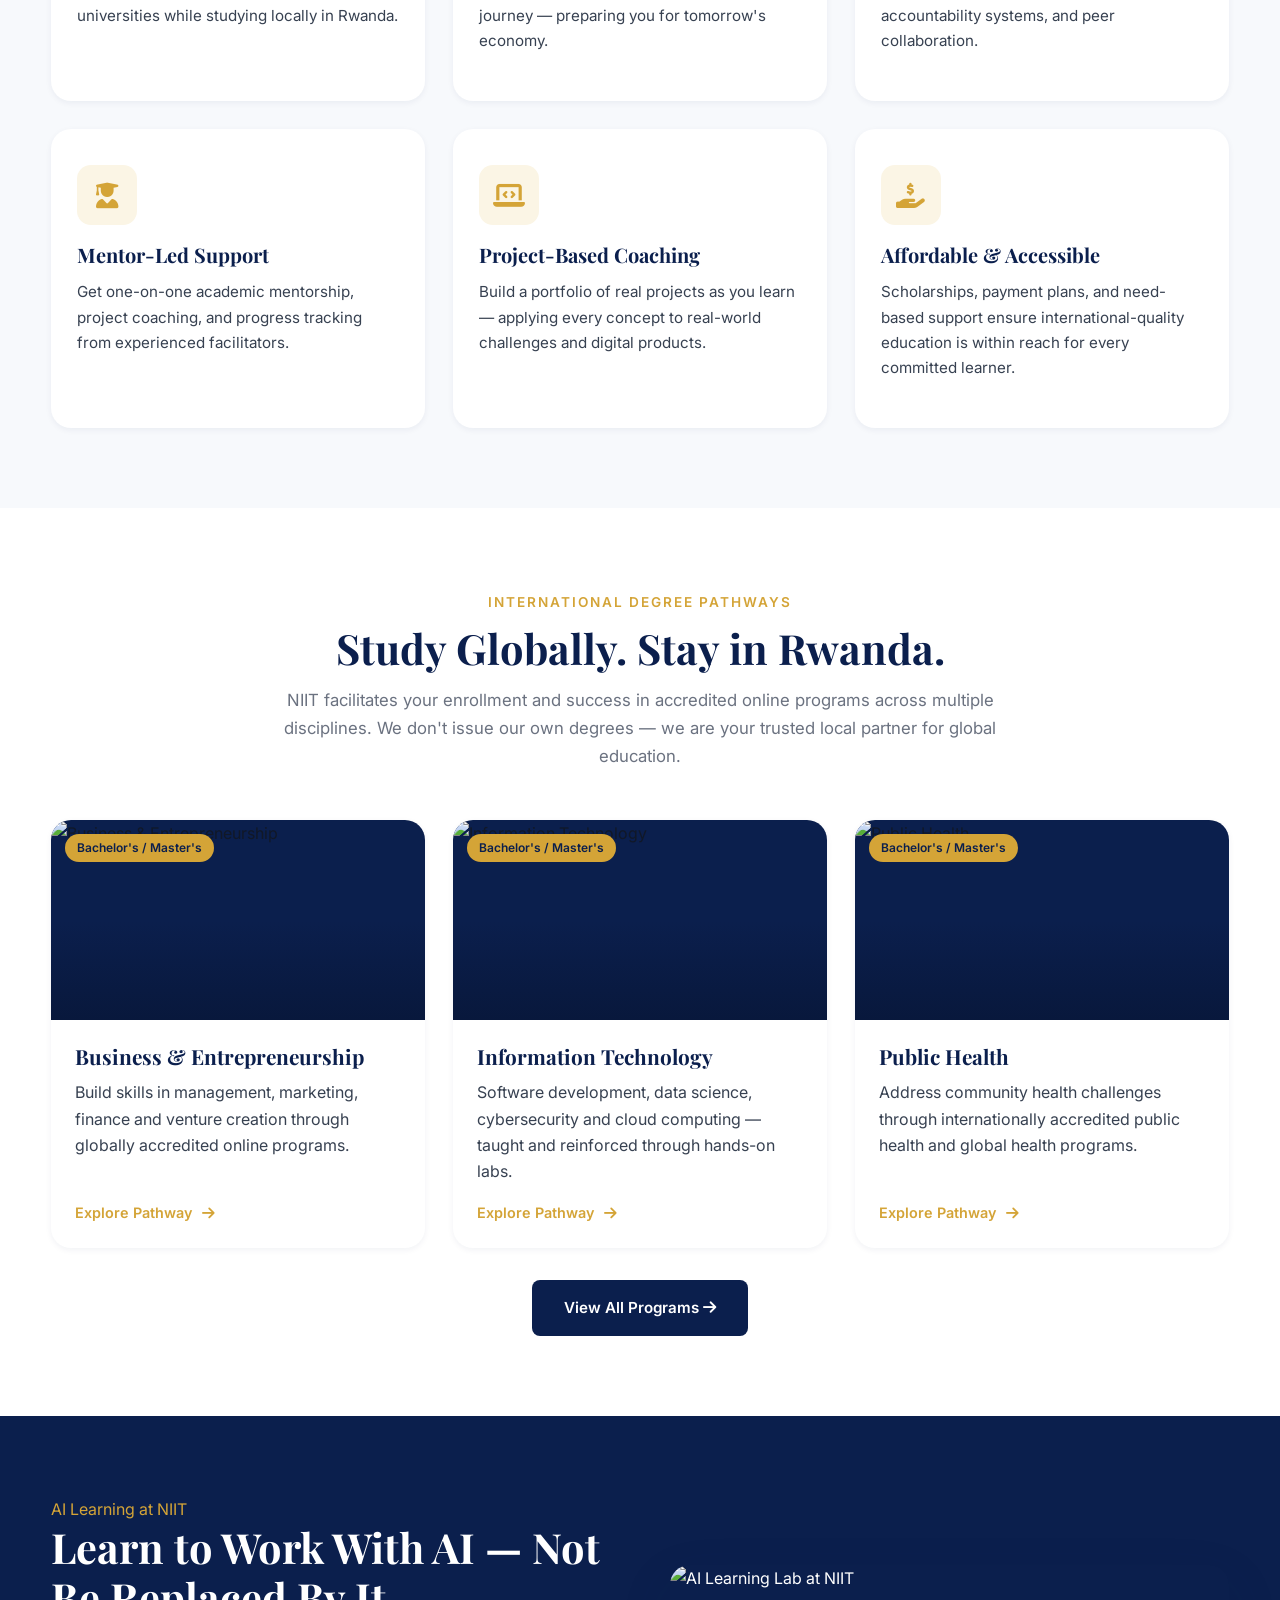
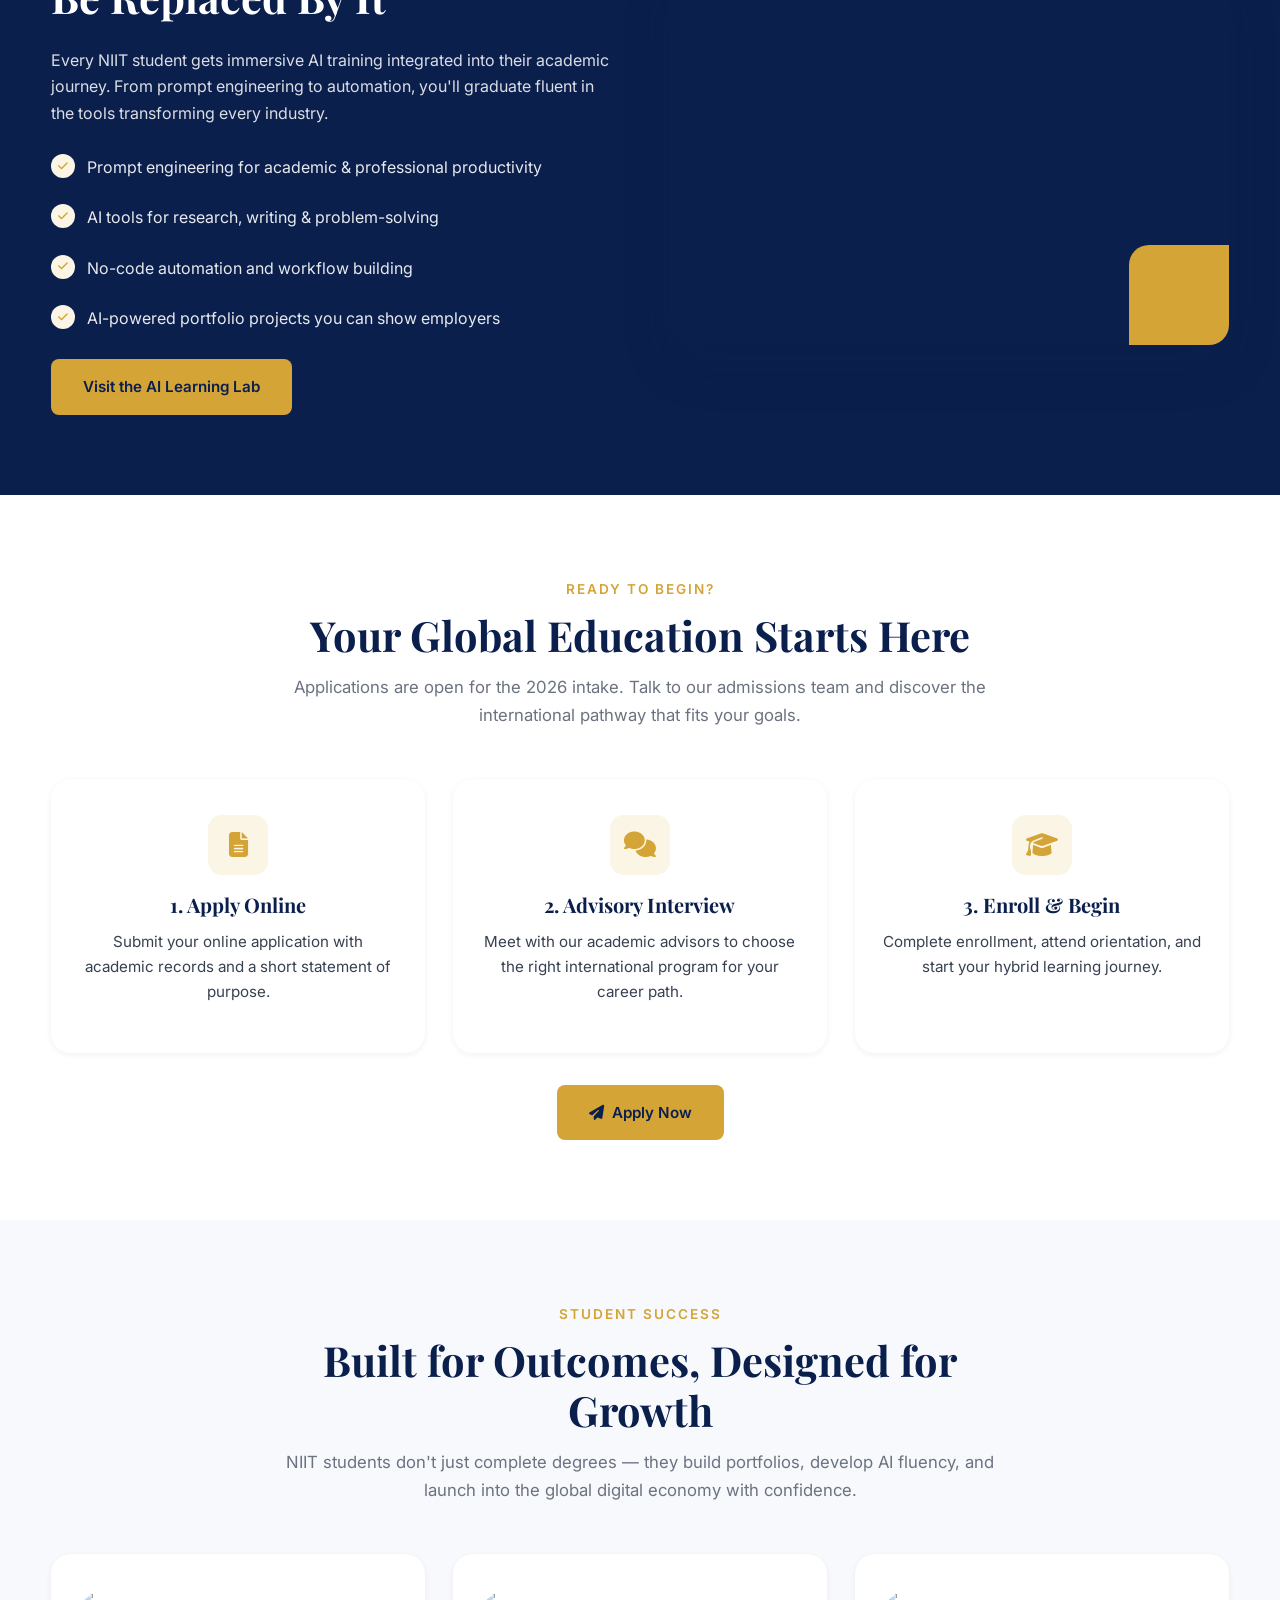
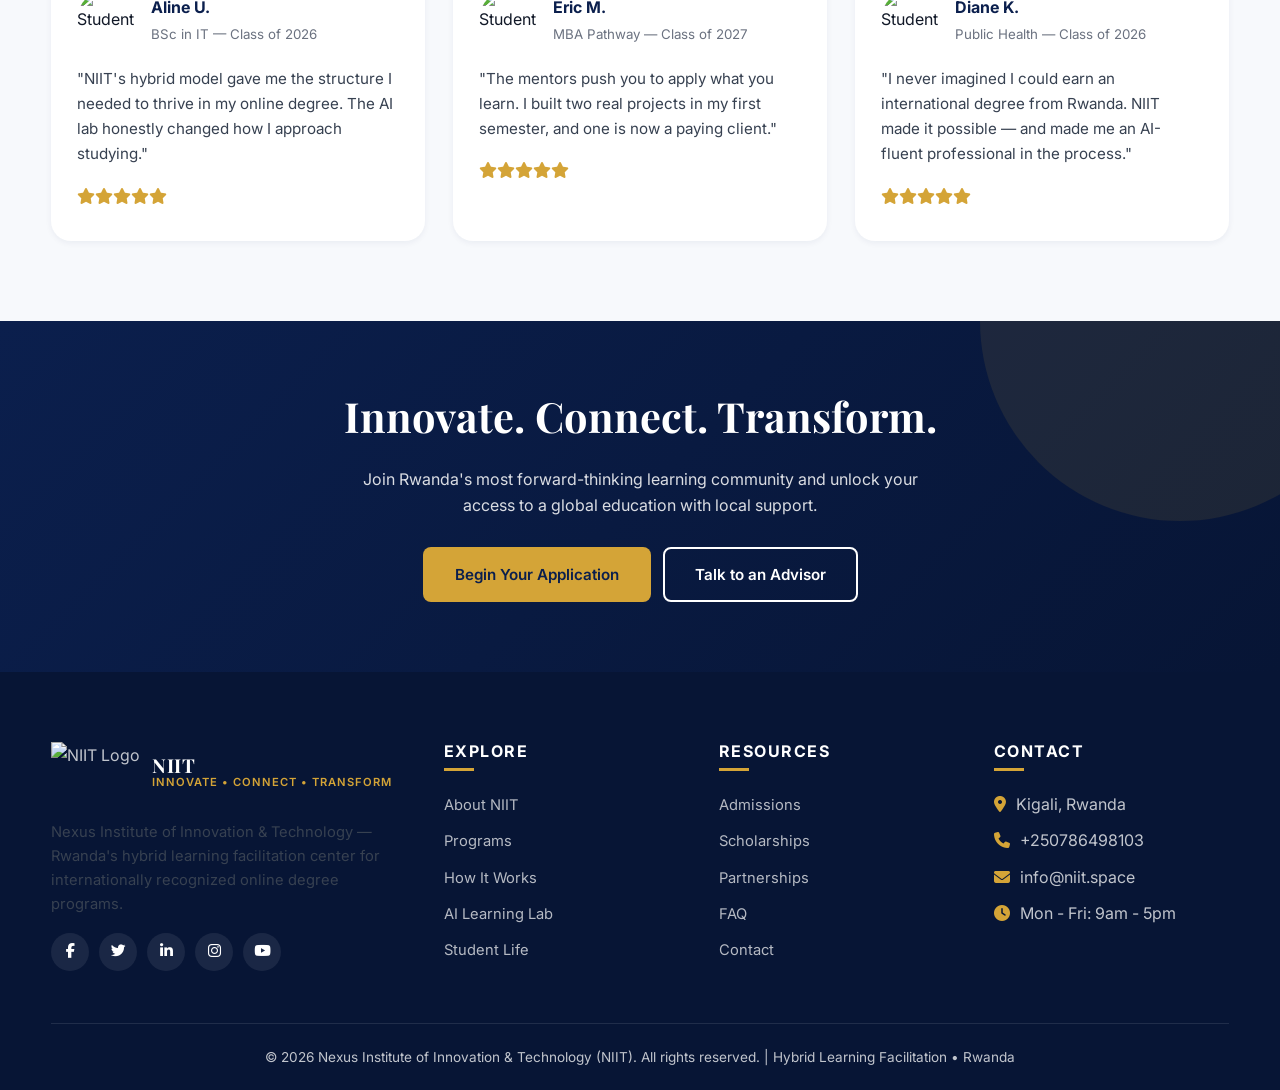
==== commit ba5f63d2: "Update application intake year from 2025 to 2026" ====
--- a/index.html
+++ b/index.html
@@ -259,7 +259,7 @@
       <div class="section-head">
         <span class="eyebrow">Ready to Begin?</span>
         <h2>Your Global Education Starts Here</h2>
-        <p>Applications are open for the 2025 intake. Talk to our admissions team and discover the international pathway that fits your goals.</p>
+        <p>Applications are open for the 2026 intake. Talk to our admissions team and discover the international pathway that fits your goals.</p>
       </div>
 
       <div class="grid grid-3">
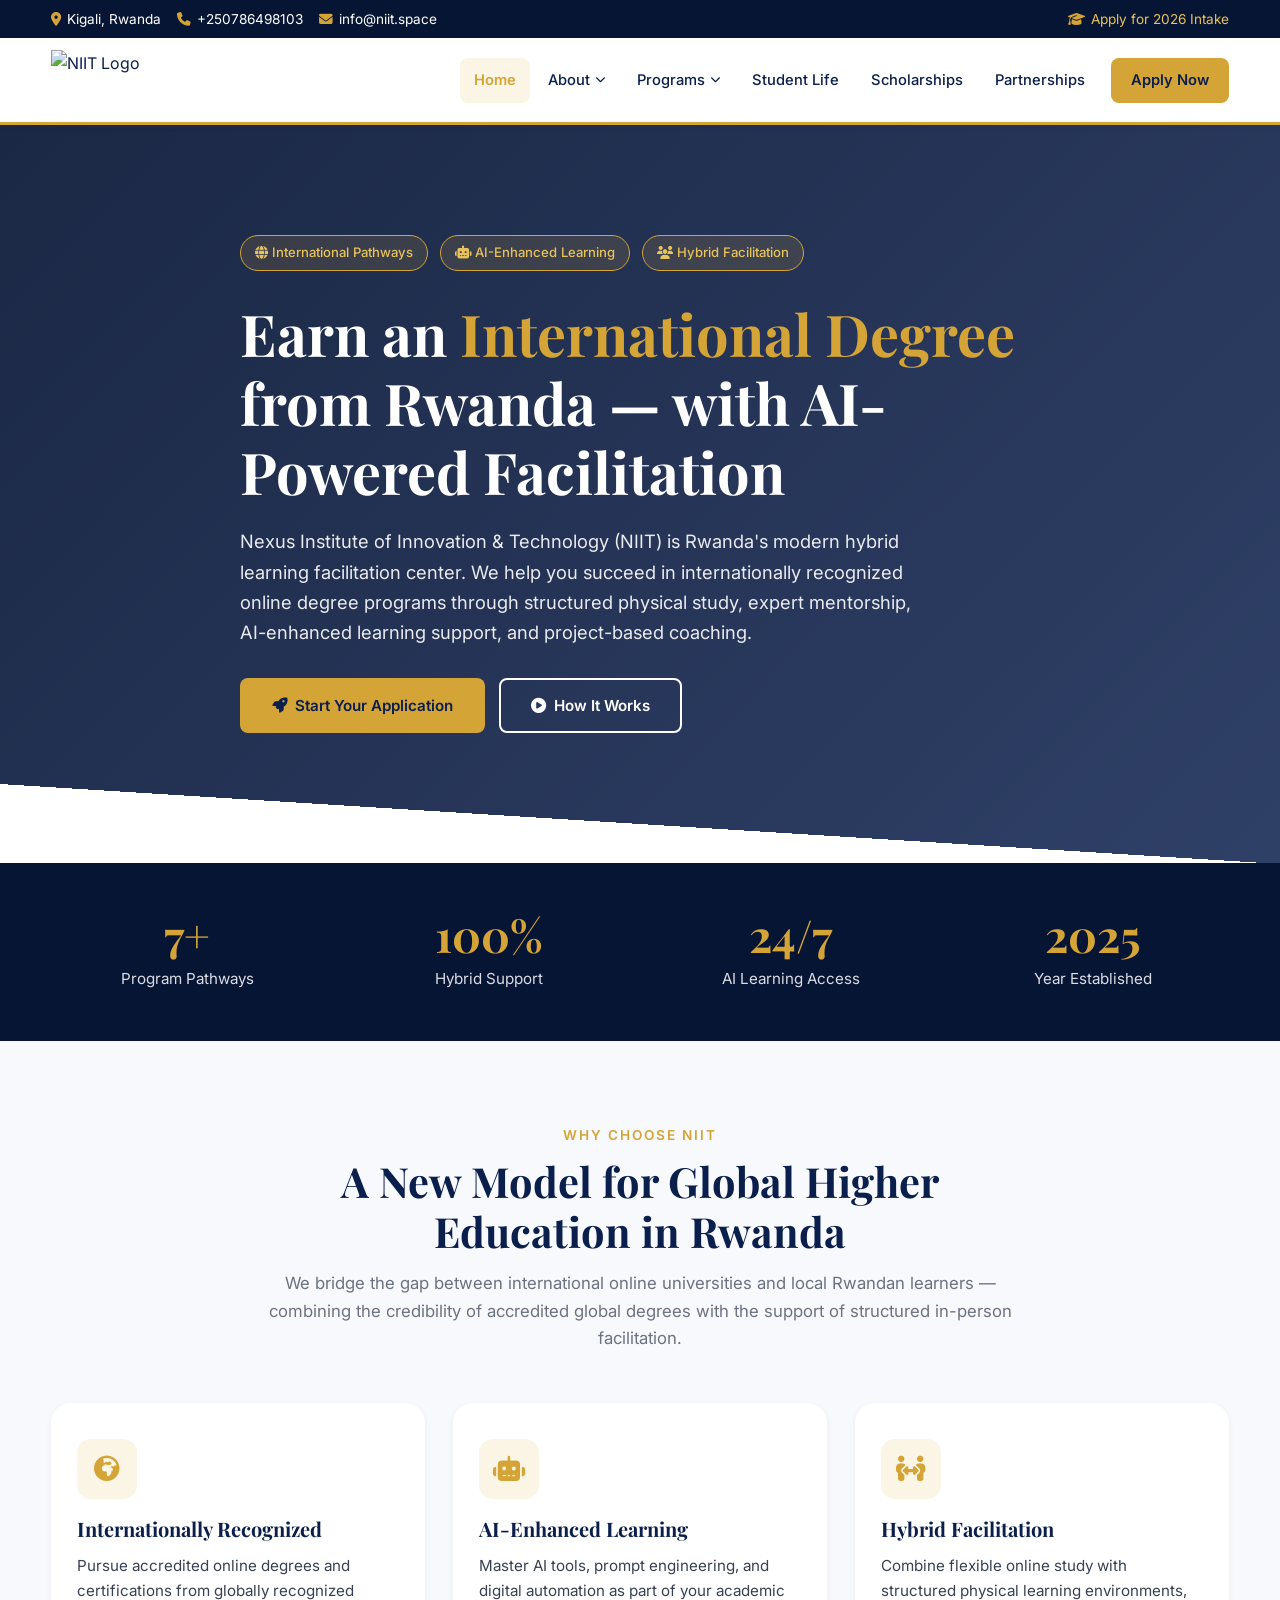
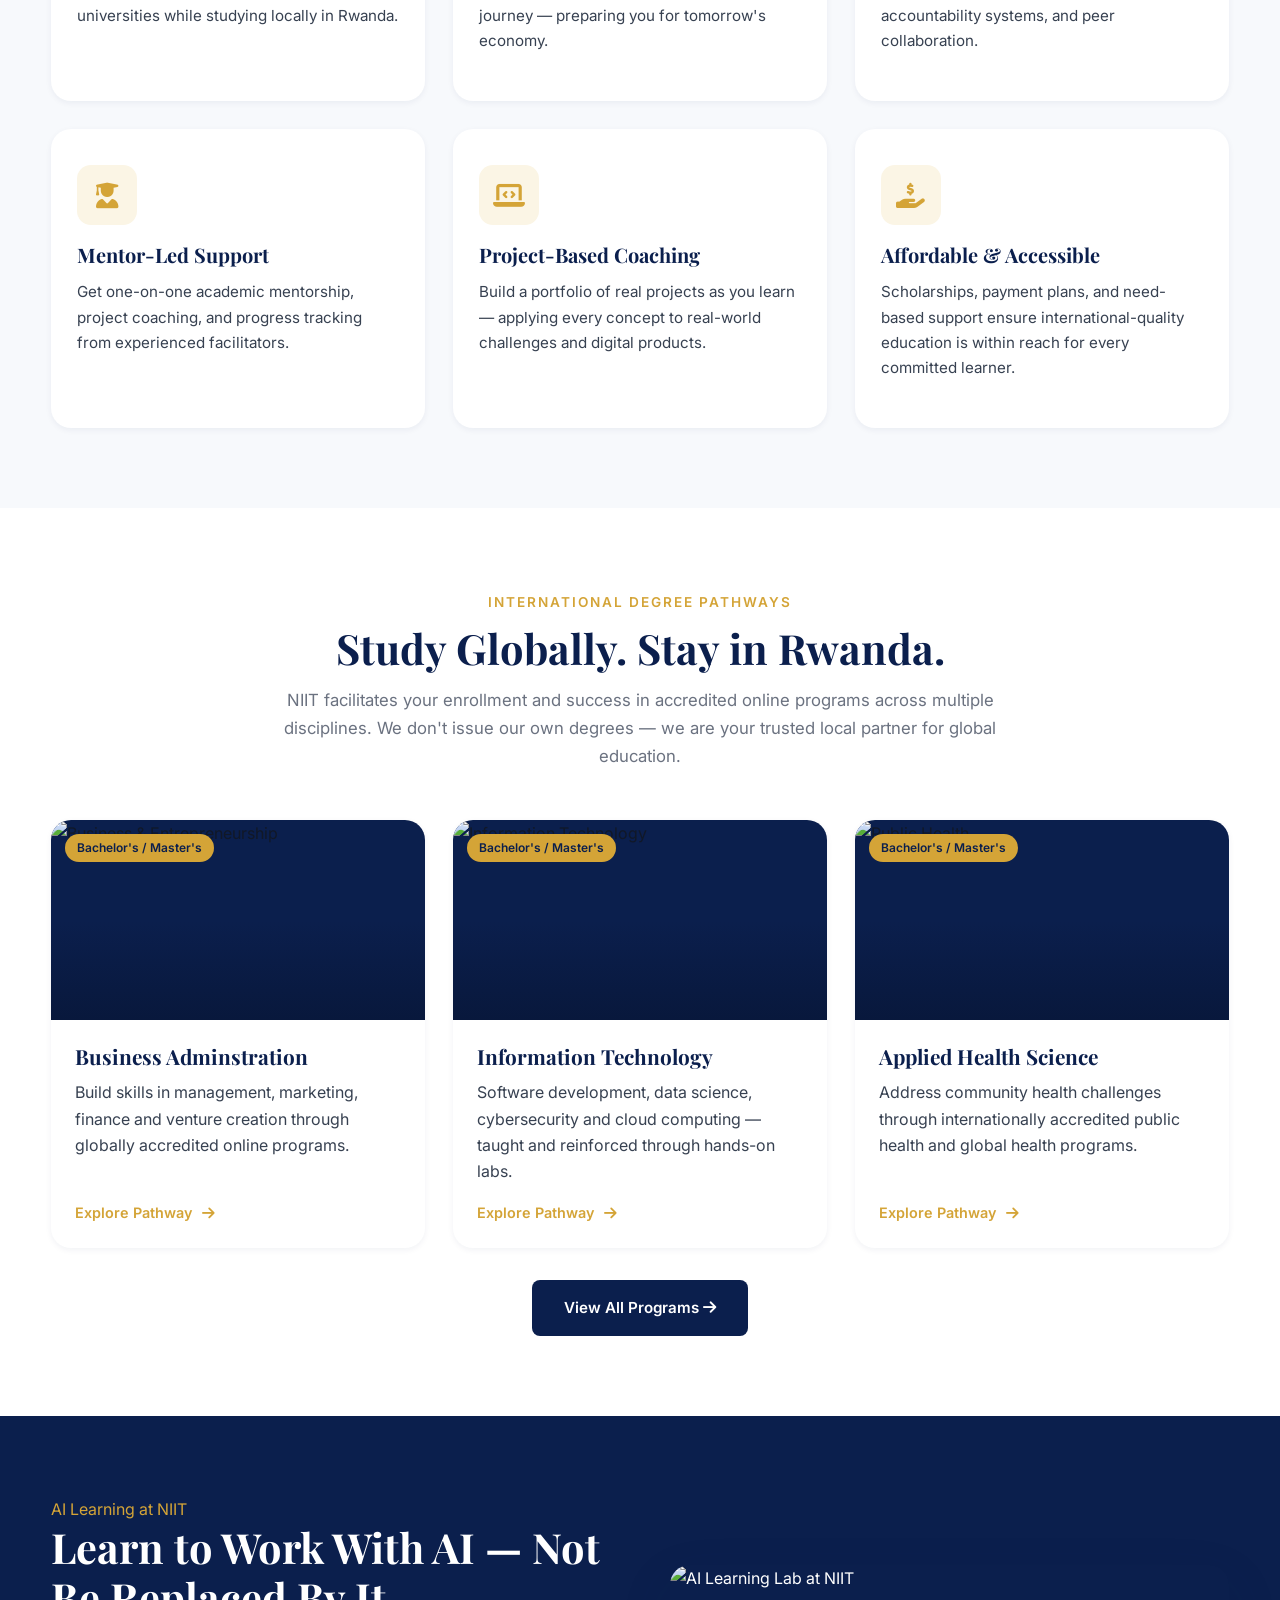
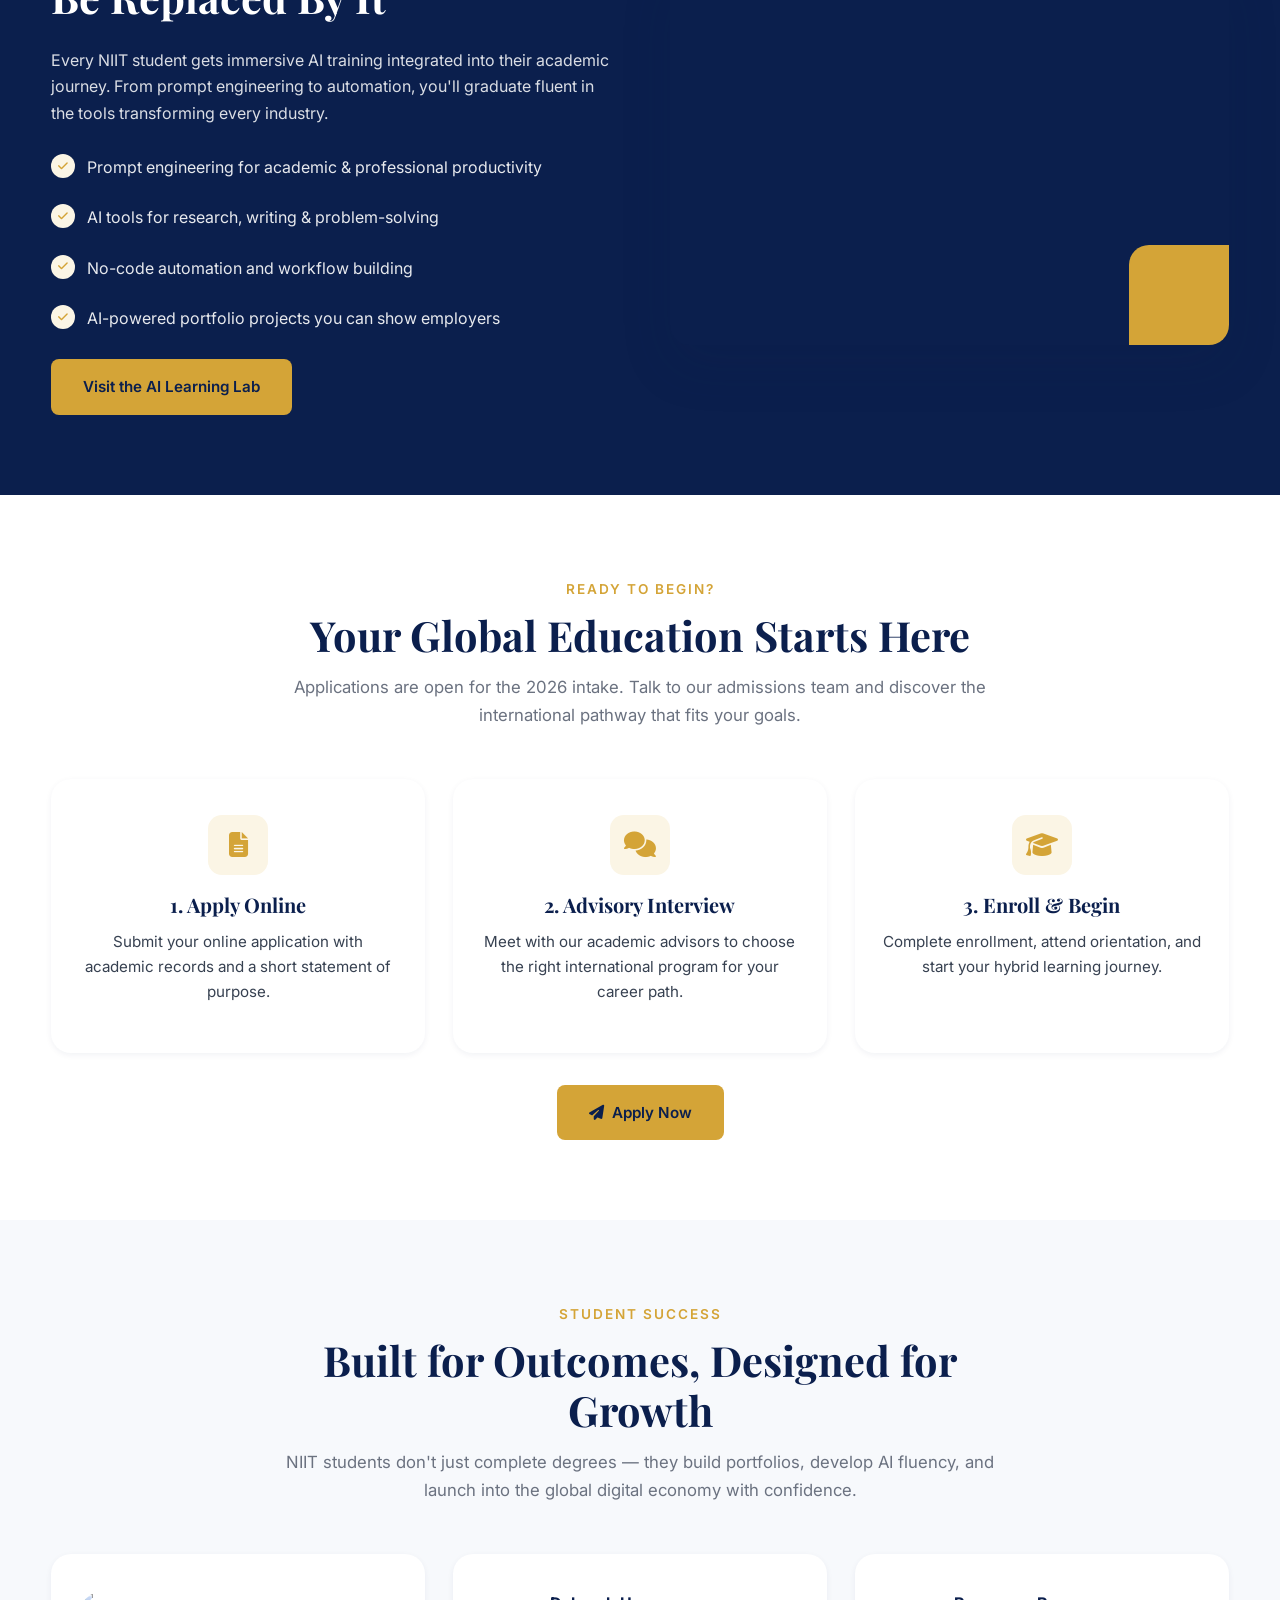
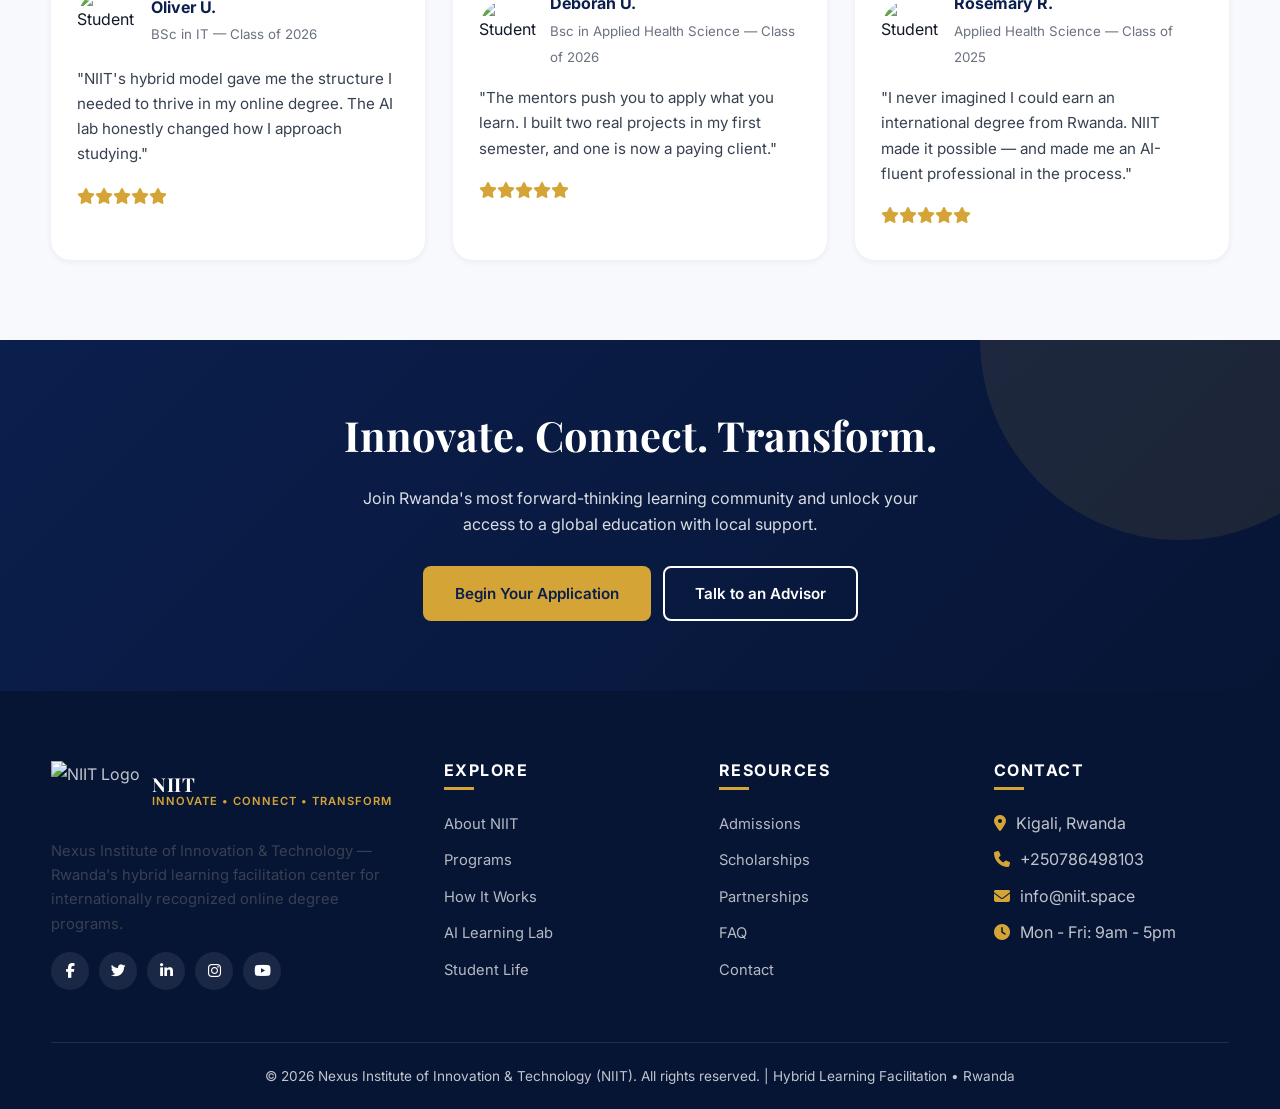
==== commit a9395139: "Revise program titles and student information Updated program names and student details in index.htm" ====
--- a/index.html
+++ b/index.html
@@ -68,11 +68,11 @@
         <li>
           <a href="programs.html">Programs <i class="fas fa-chevron-down" style="font-size:0.7em"></i></a>
           <ul class="dropdown-menu">
-            <li><a href="programs.html#business">Business & Entrepreneurship</a></li>
+            <li><a href="programs.html#business">Business Administration</a></li>
             <li><a href="programs.html#it">Information Technology</a></li>
-            <li><a href="programs.html#health">Public Health</a></li>
+            <li><a href="programs.html#health">Applied Health Science</a></li>
             <li><a href="programs.html#media">Communication & Media</a></li>
-            <li><a href="programs.html#social">Social Work</a></li>
+            <li><a href="programs.html#social">Professional Studies</a></li>
             <li><a href="programs.html#education">Education</a></li>
             <li><a href="programs.html#ai">AI & Digital Skills</a></li>
           </ul>
@@ -123,7 +123,7 @@
           <div class="lbl">AI Learning Access</div>
         </div>
         <div class="stat-item">
-          <div class="num" data-target="2025">0</div>
+          <div class="num" data-target="2026">0</div>
           <div class="lbl">Year Established</div>
         </div>
       </div>
@@ -191,7 +191,7 @@
             <span class="pill">Bachelor's / Master's</span>
           </div>
           <div class="body">
-            <h3>Business & Entrepreneurship</h3>
+            <h3>Business Adminstration</h3>
             <p>Build skills in management, marketing, finance and venture creation through globally accredited online programs.</p>
             <a href="programs.html#business" class="link">Explore Pathway <i class="fas fa-arrow-right"></i></a>
           </div>
@@ -217,7 +217,7 @@
             <span class="pill">Bachelor's / Master's</span>
           </div>
           <div class="body">
-            <h3>Public Health</h3>
+            <h3>Applied Health Science</h3>
             <p>Address community health challenges through internationally accredited public health and global health programs.</p>
             <a href="programs.html#health" class="link">Explore Pathway <i class="fas fa-arrow-right"></i></a>
           </div>
@@ -301,7 +301,7 @@
             <!-- 👉 INSERT STUDENT PHOTO LINK HERE -->
             <img src="images/student-1.jpg" alt="Student" style="width:60px;height:60px;border-radius:50%;object-fit:cover">
             <div>
-              <strong style="color:var(--navy)">Aline U.</strong><br>
+              <strong style="color:var(--navy)">Oliver U.</strong><br>
               <small style="color:var(--gray-500)">BSc in IT — Class of 2026</small>
             </div>
           </div>
@@ -313,8 +313,8 @@
             <!-- 👉 INSERT STUDENT PHOTO LINK HERE -->
             <img src="images/student-2.jpg" alt="Student" style="width:60px;height:60px;border-radius:50%;object-fit:cover">
             <div>
-              <strong style="color:var(--navy)">Eric M.</strong><br>
-              <small style="color:var(--gray-500)">MBA Pathway — Class of 2027</small>
+              <strong style="color:var(--navy)">Deborah U.</strong><br>
+              <small style="color:var(--gray-500)">Bsc in Applied Health Science — Class of 2026</small>
             </div>
           </div>
           <p>"The mentors push you to apply what you learn. I built two real projects in my first semester, and one is now a paying client."</p>
@@ -325,8 +325,8 @@
             <!-- 👉 INSERT STUDENT PHOTO LINK HERE -->
             <img src="images/student-3.jpg" alt="Student" style="width:60px;height:60px;border-radius:50%;object-fit:cover">
             <div>
-              <strong style="color:var(--navy)">Diane K.</strong><br>
-              <small style="color:var(--gray-500)">Public Health — Class of 2026</small>
+              <strong style="color:var(--navy)">Rosemary R.</strong><br>
+              <small style="color:var(--gray-500)">Applied Health Science — Class of 2025</small>
             </div>
           </div>
           <p>"I never imagined I could earn an international degree from Rwanda. NIIT made it possible — and made me an AI-fluent professional in the process."</p>
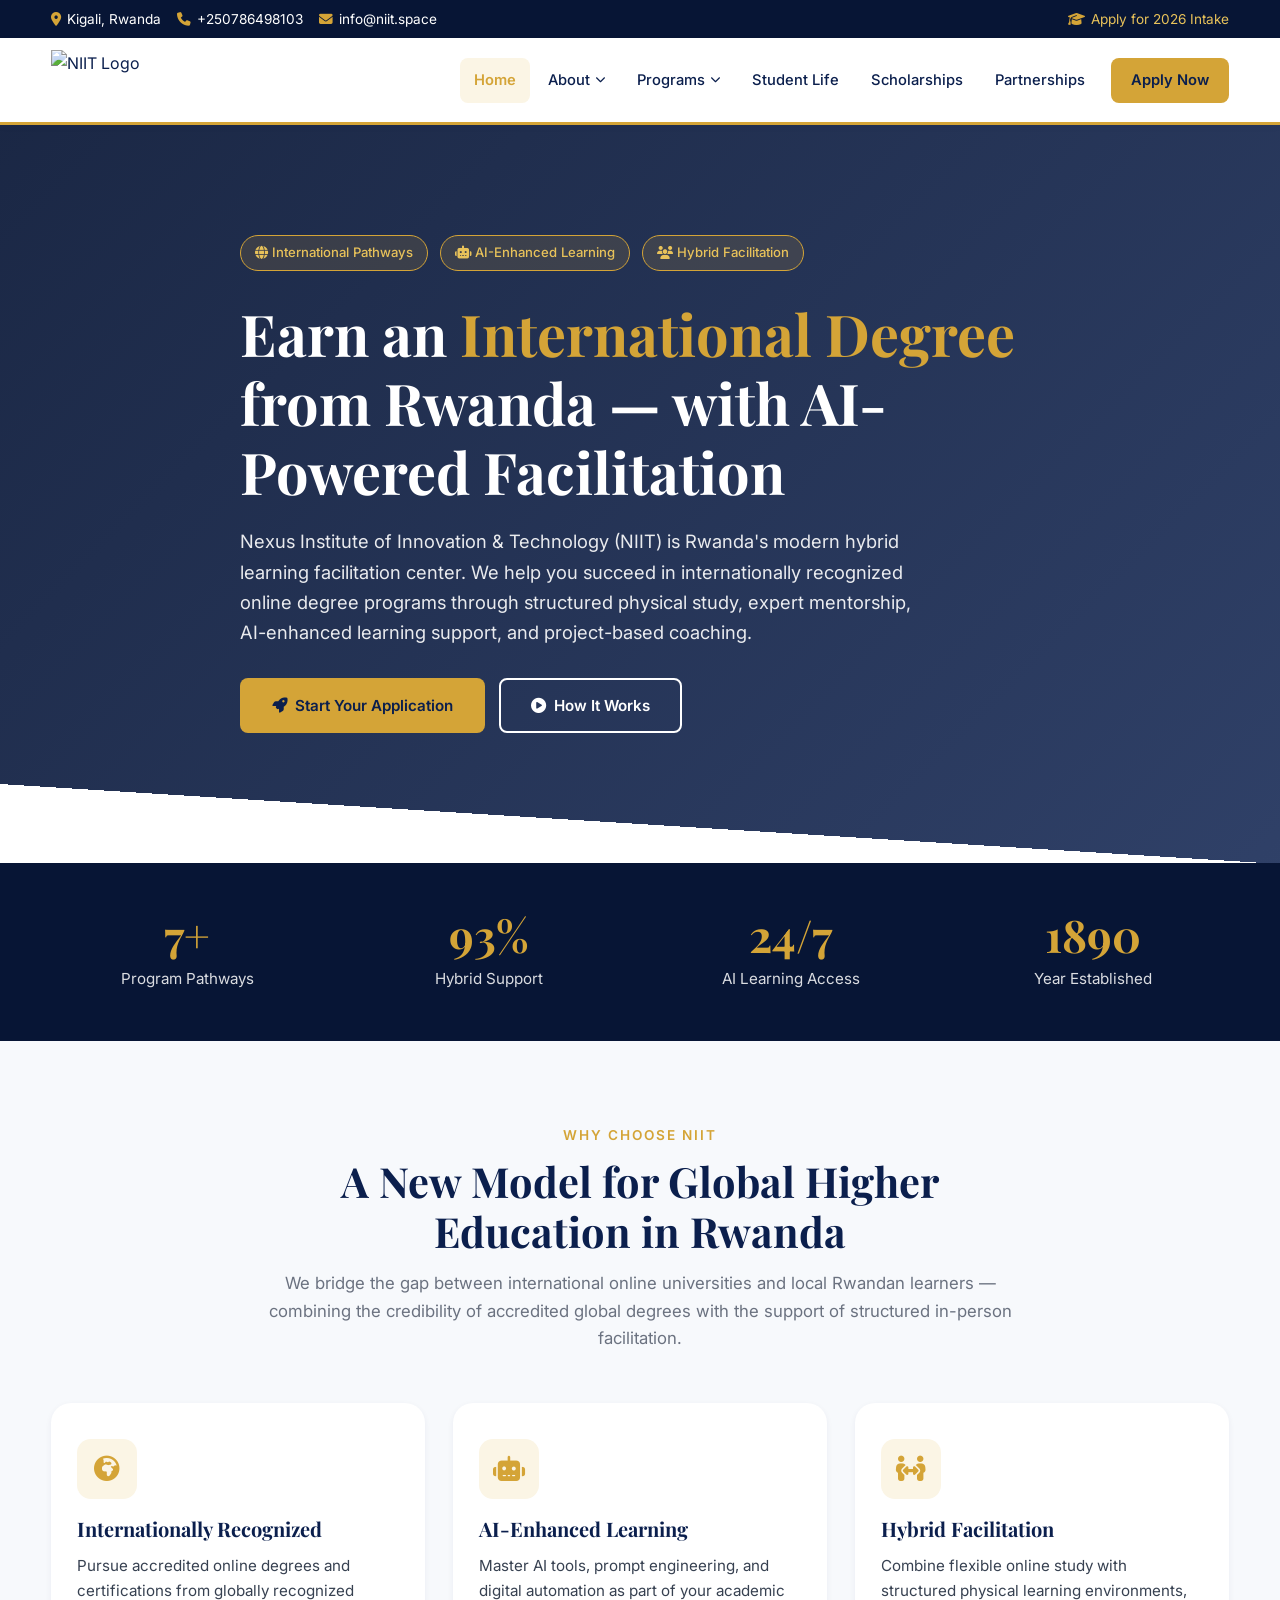
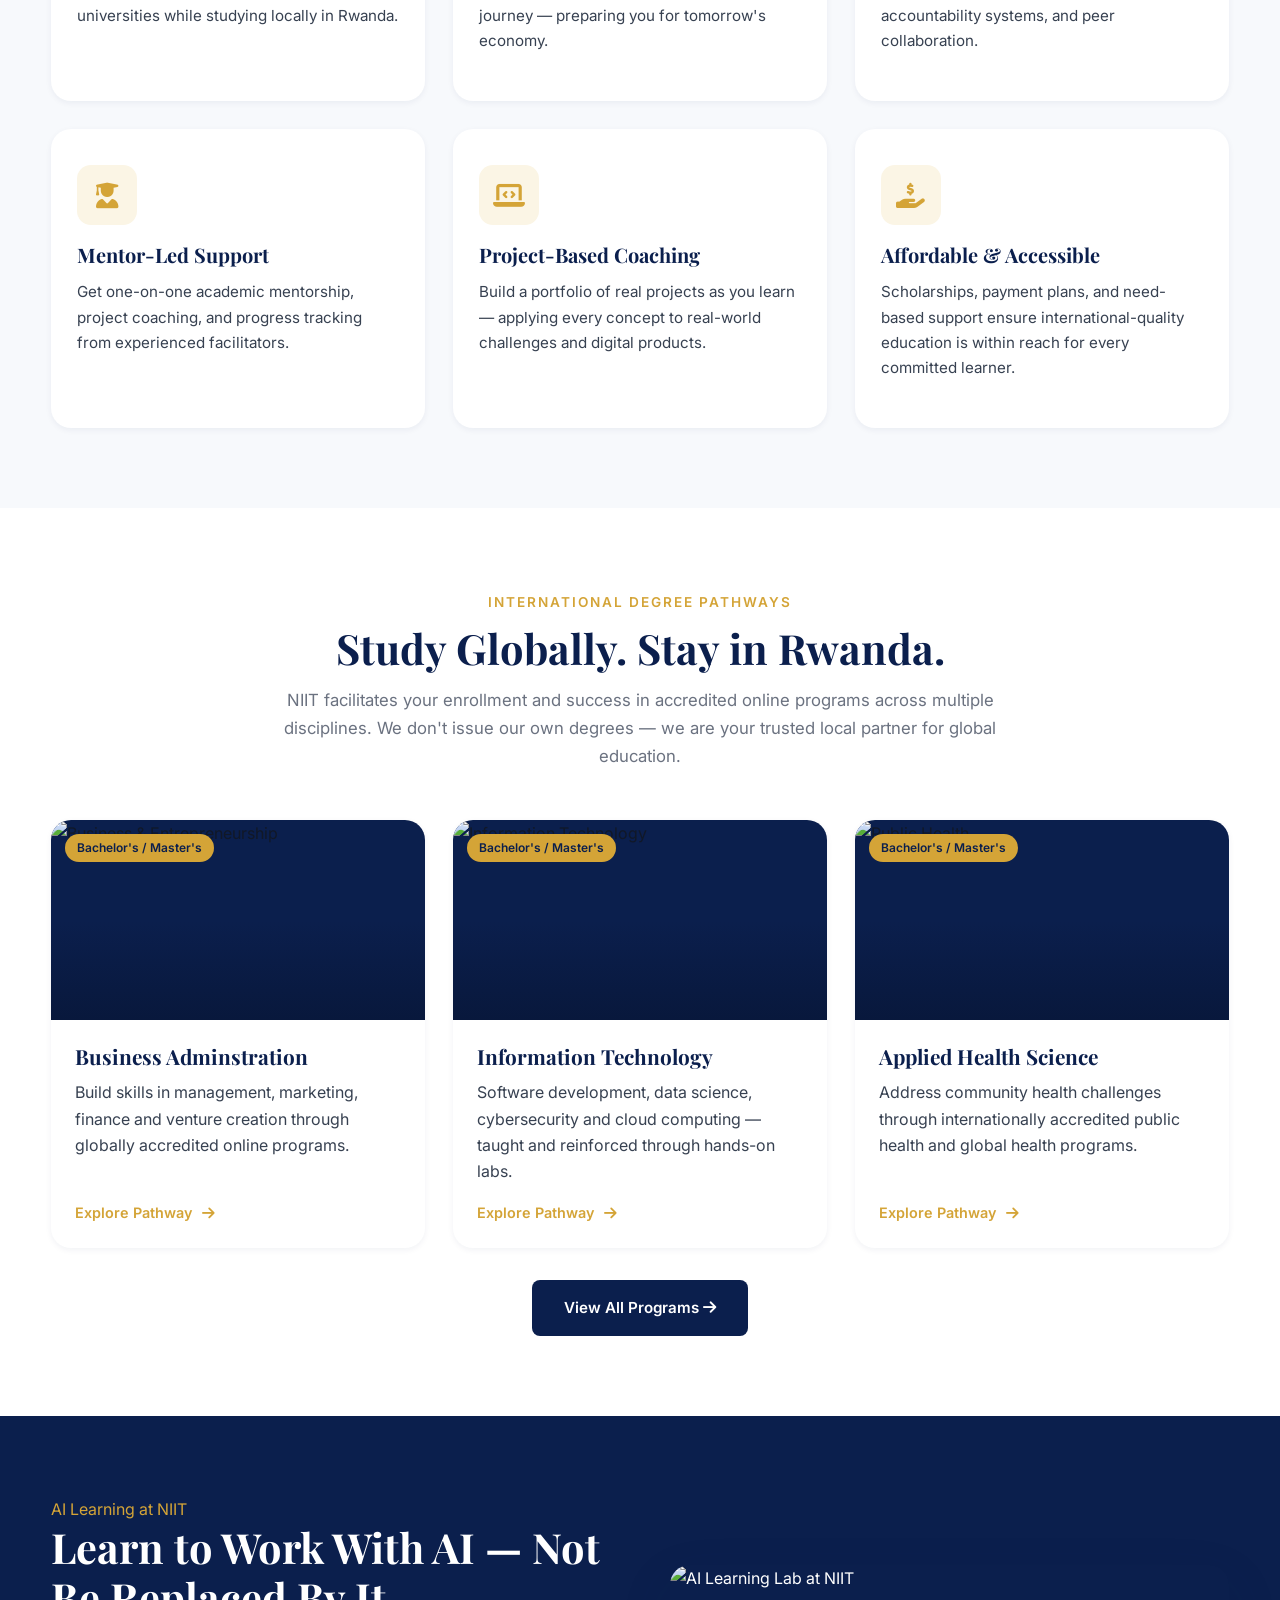
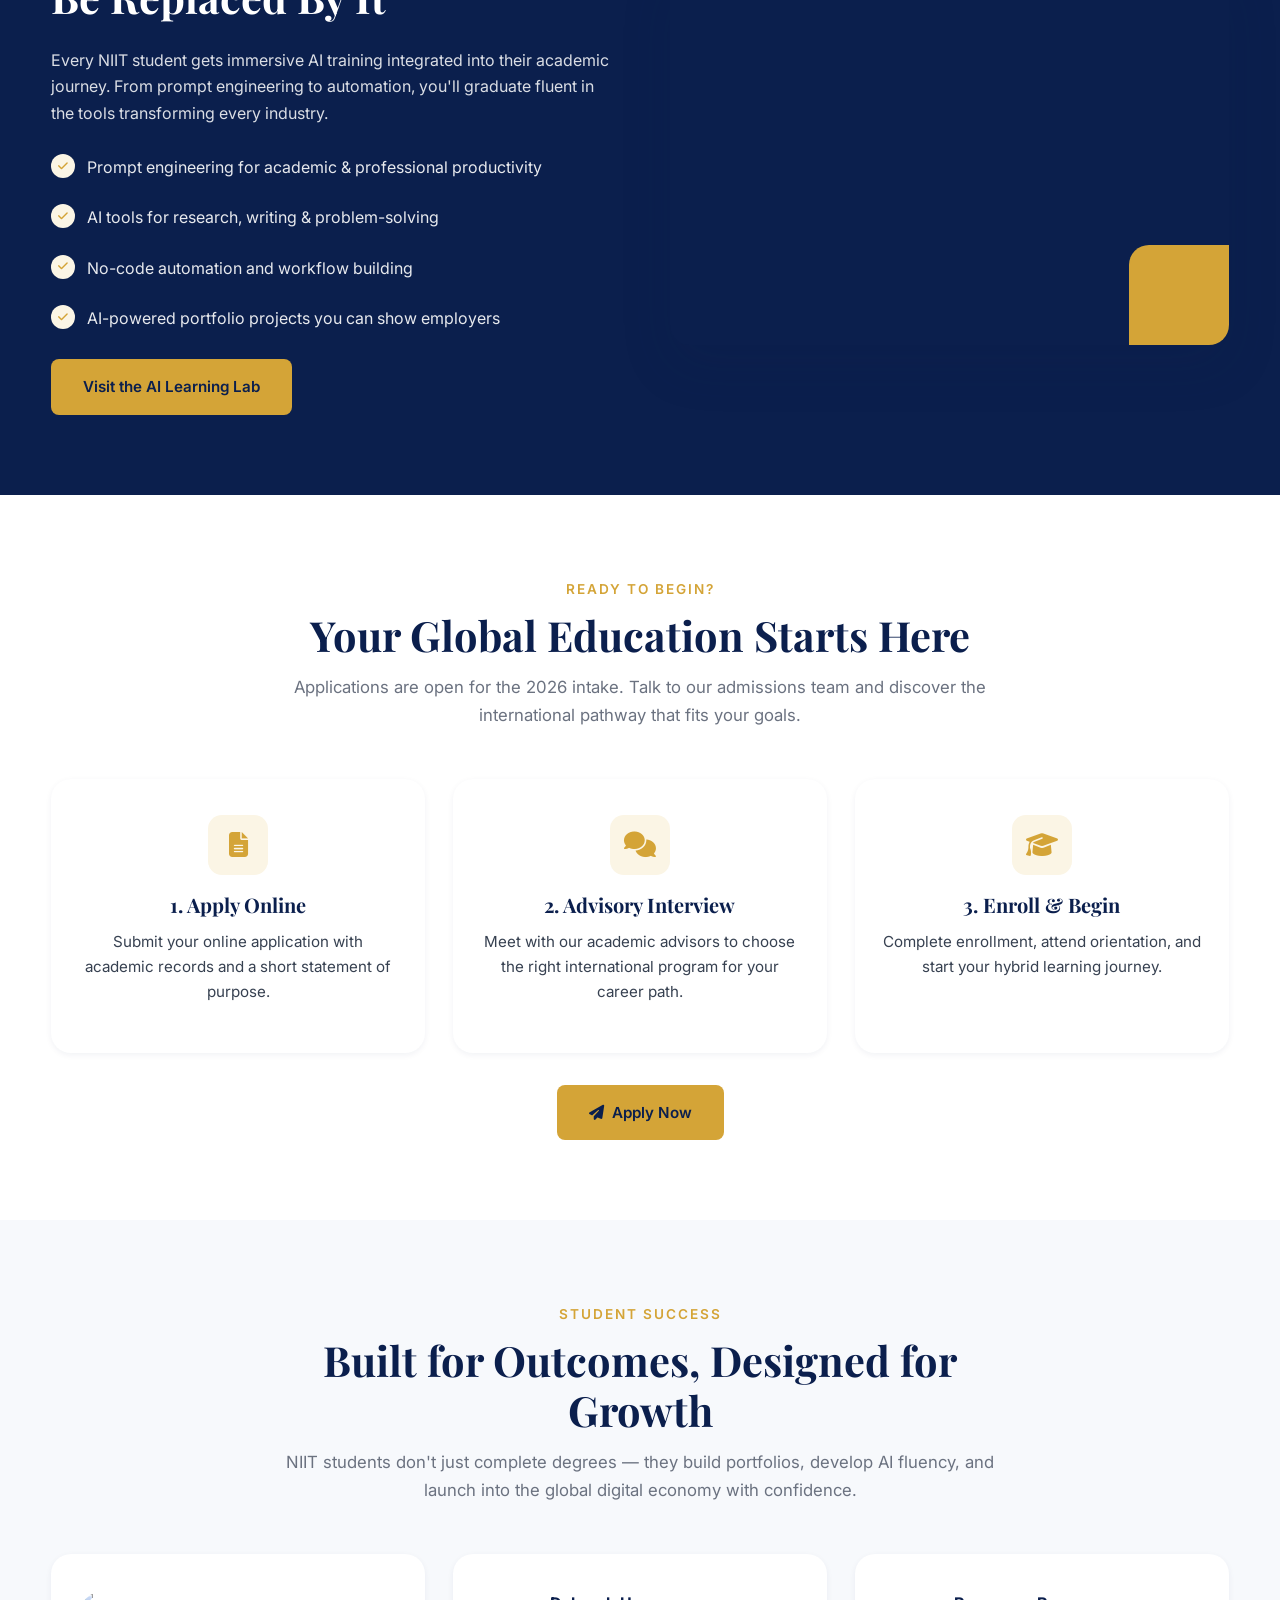
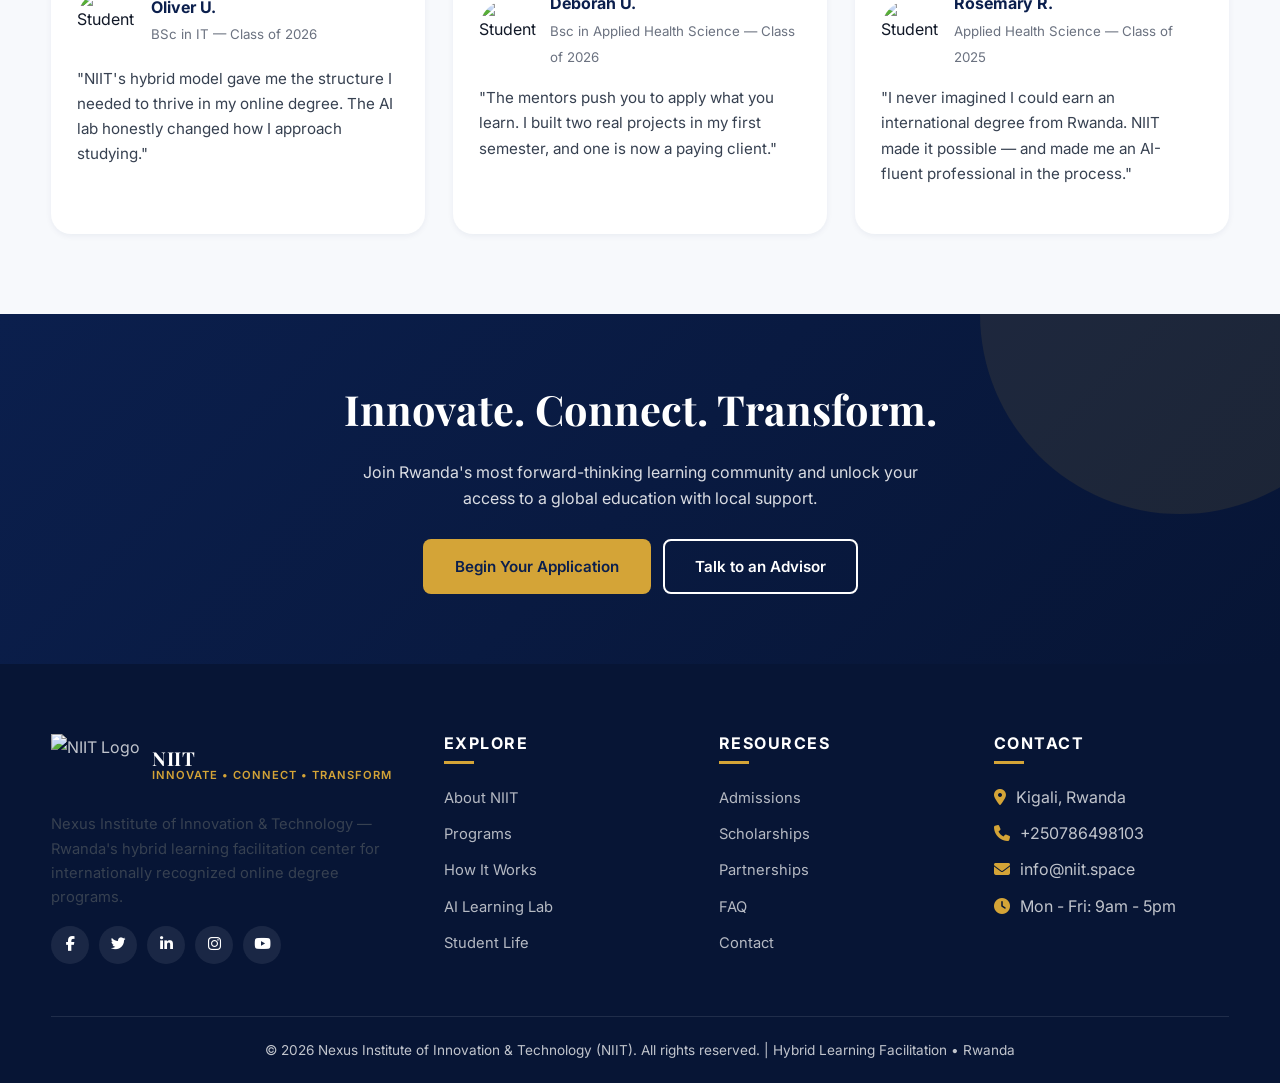
==== commit 4b98bf62: "Update student photos with new image URLs" ====
--- a/index.html
+++ b/index.html
@@ -299,38 +299,38 @@
         <div class="card">
           <div style="display:flex;gap:14px;align-items:center;margin-bottom:16px">
             <!-- 👉 INSERT STUDENT PHOTO LINK HERE -->
-            <img src="images/student-1.jpg" alt="Student" style="width:60px;height:60px;border-radius:50%;object-fit:cover">
+            <img src="https://i.pinimg.com/1200x/f5/b2/13/f5b213320c124a2af06730cc209f7fbf.jpg" alt="Student" style="width:60px;height:60px;border-radius:50%;object-fit:cover">
             <div>
               <strong style="color:var(--navy)">Oliver U.</strong><br>
               <small style="color:var(--gray-500)">BSc in IT — Class of 2026</small>
             </div>
           </div>
           <p>"NIIT's hybrid model gave me the structure I needed to thrive in my online degree. The AI lab honestly changed how I approach studying."</p>
-          <div style="color:var(--gold)"><i class="fas fa-star"></i><i class="fas fa-star"></i><i class="fas fa-star"></i><i class="fas fa-star"></i><i class="fas fa-star"></i></div>
+          
         </div>
         <div class="card">
           <div style="display:flex;gap:14px;align-items:center;margin-bottom:16px">
             <!-- 👉 INSERT STUDENT PHOTO LINK HERE -->
-            <img src="images/student-2.jpg" alt="Student" style="width:60px;height:60px;border-radius:50%;object-fit:cover">
+            <img src="https://i.pinimg.com/1200x/18/b4/57/18b4572bd2f7f31aa8e7910b7d1cc4c3.jpg" alt="Student" style="width:60px;height:60px;border-radius:50%;object-fit:cover">
             <div>
               <strong style="color:var(--navy)">Deborah U.</strong><br>
               <small style="color:var(--gray-500)">Bsc in Applied Health Science — Class of 2026</small>
             </div>
           </div>
           <p>"The mentors push you to apply what you learn. I built two real projects in my first semester, and one is now a paying client."</p>
-          <div style="color:var(--gold)"><i class="fas fa-star"></i><i class="fas fa-star"></i><i class="fas fa-star"></i><i class="fas fa-star"></i><i class="fas fa-star"></i></div>
+          
         </div>
         <div class="card">
           <div style="display:flex;gap:14px;align-items:center;margin-bottom:16px">
             <!-- 👉 INSERT STUDENT PHOTO LINK HERE -->
-            <img src="images/student-3.jpg" alt="Student" style="width:60px;height:60px;border-radius:50%;object-fit:cover">
+            <img src="https://i.pinimg.com/1200x/e9/f0/6f/e9f06f0bbe38f3abe5e0167074b08ab7.jpg" alt="Student" style="width:60px;height:60px;border-radius:50%;object-fit:cover">
             <div>
               <strong style="color:var(--navy)">Rosemary R.</strong><br>
               <small style="color:var(--gray-500)">Applied Health Science — Class of 2025</small>
             </div>
           </div>
           <p>"I never imagined I could earn an international degree from Rwanda. NIIT made it possible — and made me an AI-fluent professional in the process."</p>
-          <div style="color:var(--gold)"><i class="fas fa-star"></i><i class="fas fa-star"></i><i class="fas fa-star"></i><i class="fas fa-star"></i><i class="fas fa-star"></i></div>
+          
         </div>
       </div>
     </div>
